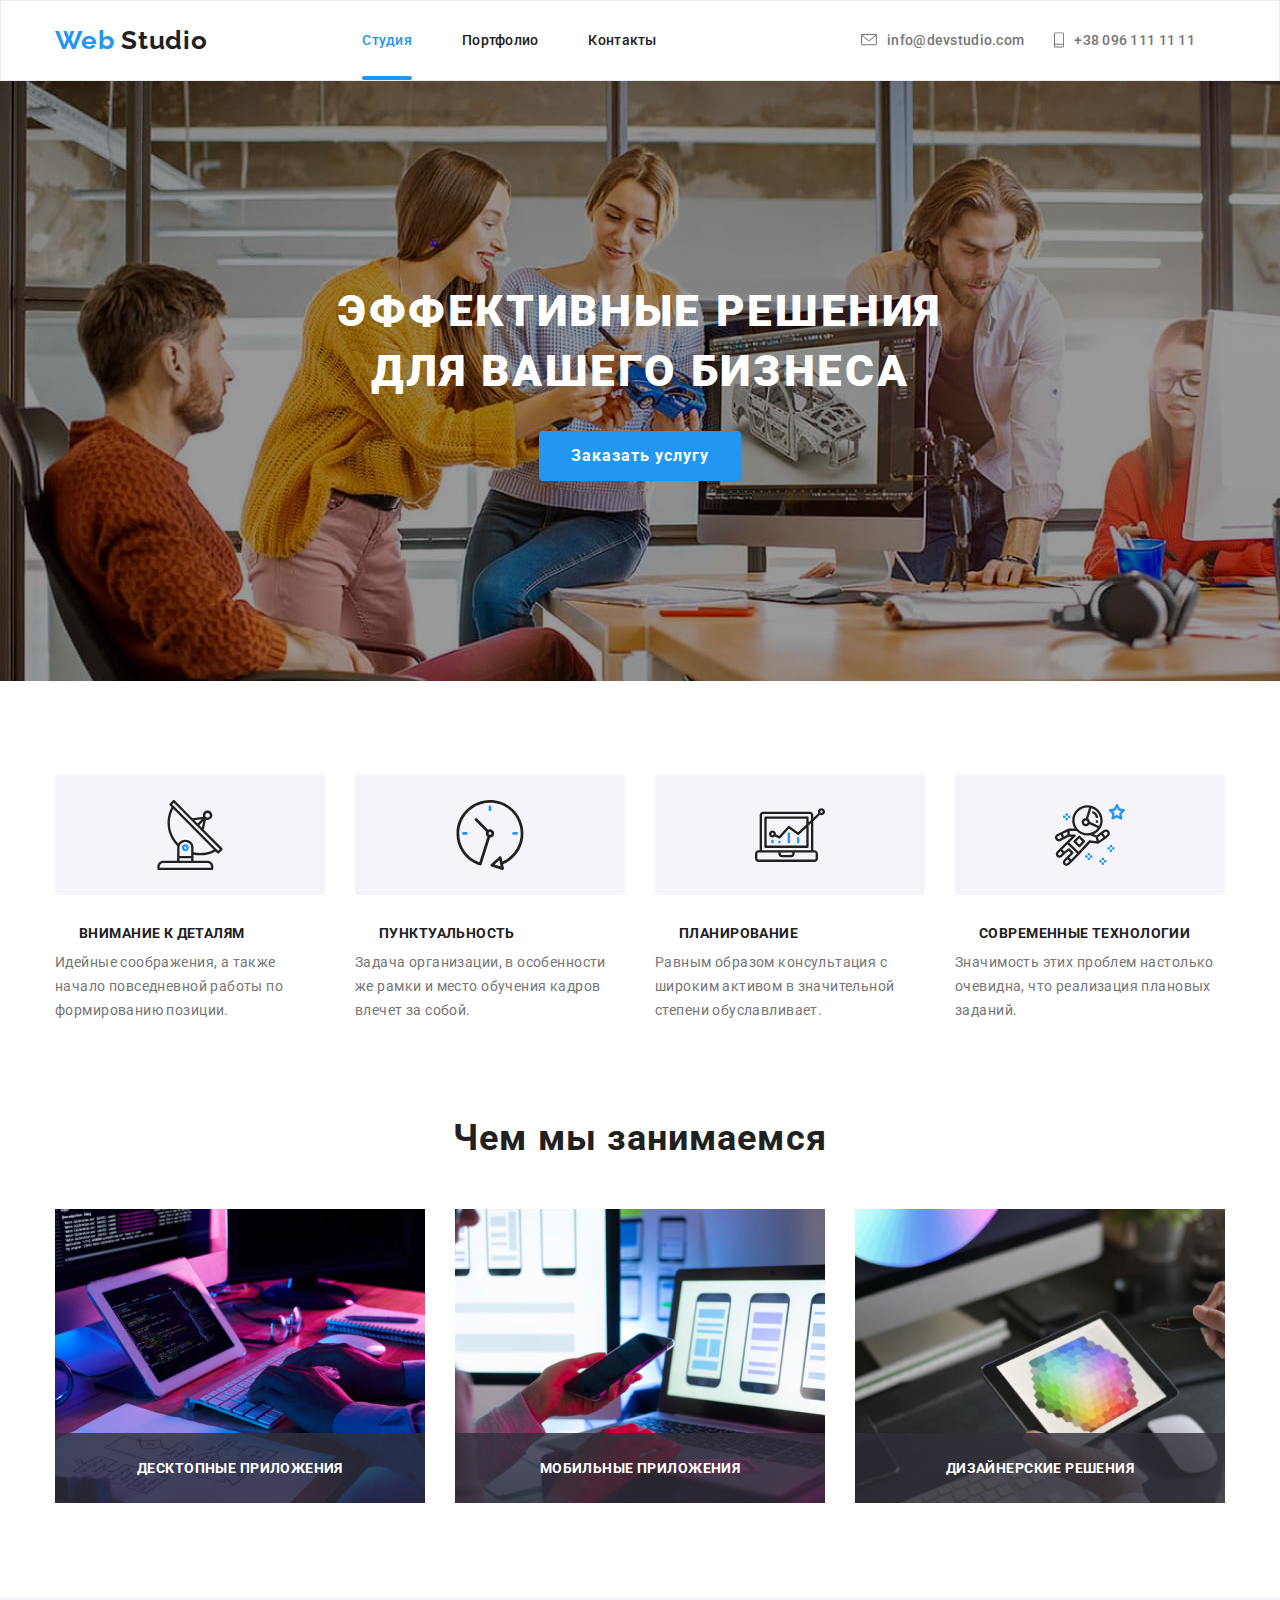
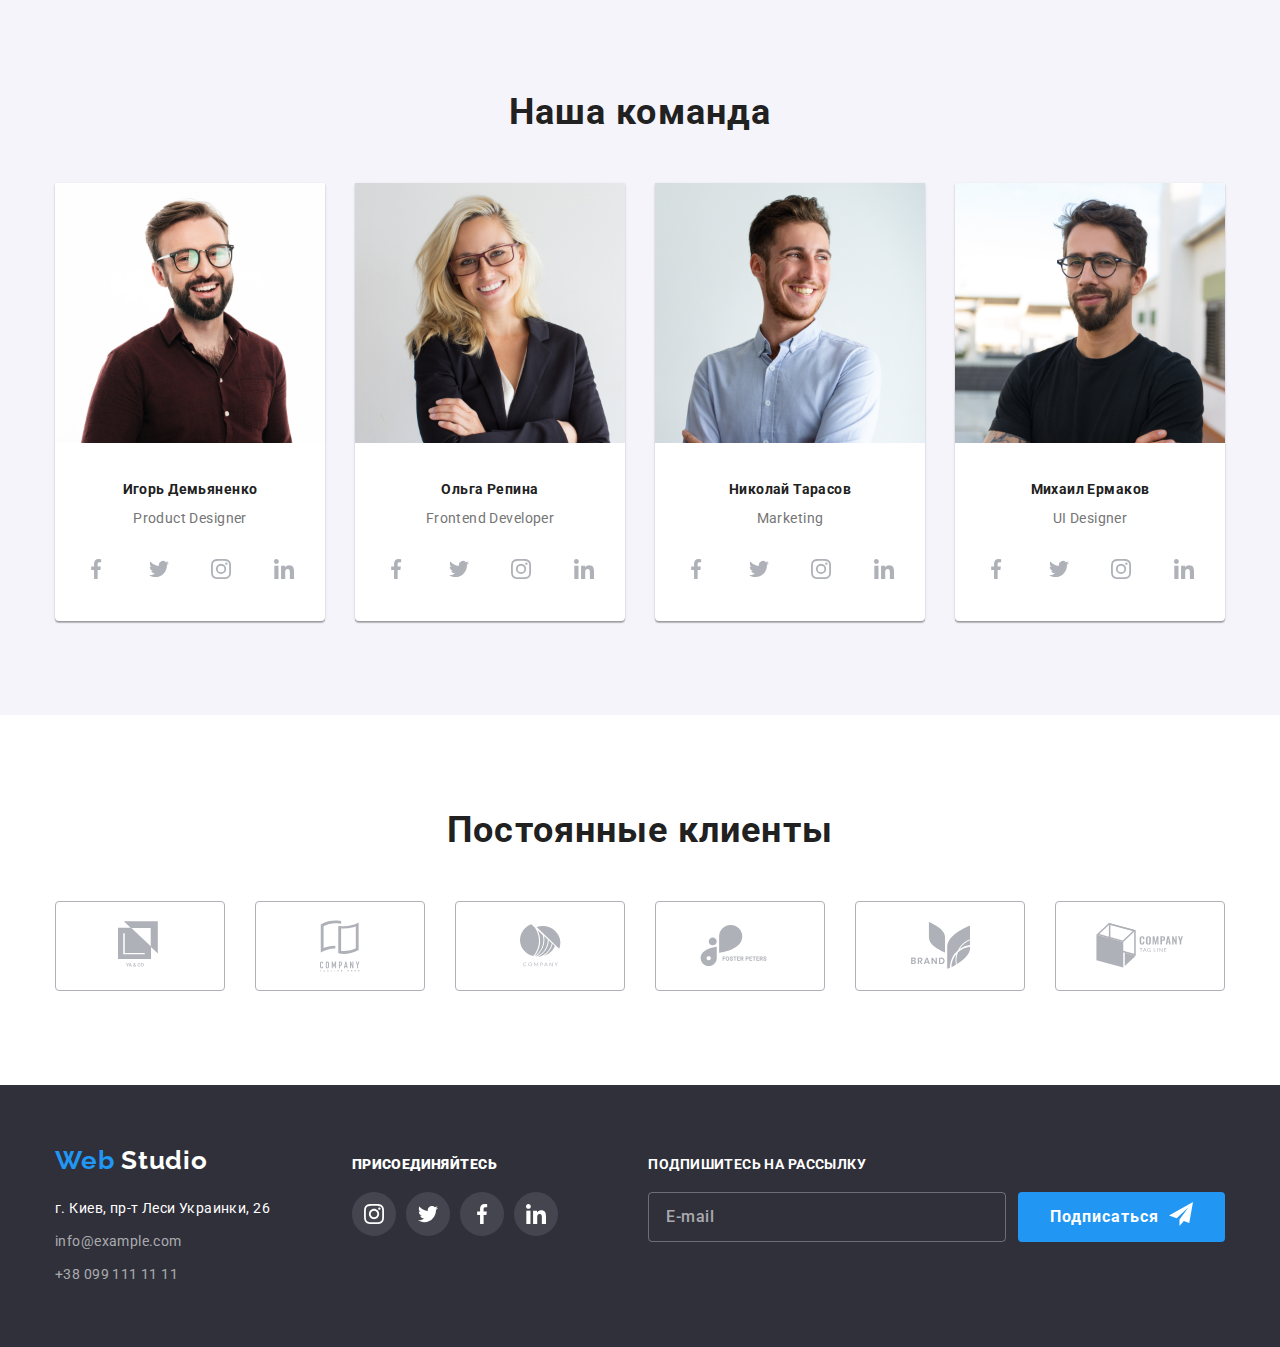
==== index.html @ ef6ac2d3 "додав файли в новий репозиторій" ====
<!DOCTYPE html>
<html lang="ru">
  <head>
    <meta charset="UTF-8" />
    <meta name="viewport" content="width=device-width, initial-scale=1.0" />
    <title>Web Studio</title>
    <link
      href="https://fonts.googleapis.com/css2?family=Raleway:wght@700&family=Roboto:wght@400;500;700;900&display=swap"
      rel="stylesheet"
    />
    <link rel="stylesheet" href="./css/stylsheet.css" />
    <link rel="normalize" href="./css/normalize.css" />
  </head>

  <body>
    <header class="header-page">
      <div class="container navigation">
        <a href="./" class="logo-header"
          ><span class="logo-web">Web </span>Studio</a
        >
        <nav>
          <ul class="list nav-list">
            <li class="nav-list-item">
              <a href="./index.html" class="menu-link current">
                Студия
              </a>
            </li>
            <li class="nav-list-item">
              <a href="./portfolio.html" class="menu-link">Портфолио</a>
            </li>
            <li class="nav-list-item">
              <a href="#" class="menu-link">Контакты</a>
            </li>
          </ul>
        </nav>
        <div class="link-list">
          <a href="mailto:info@devstudio.com" class="contacts-link"
            ><svg class="mail-link" width="16" height="12">
              <use href="./img/icons/sprite.svg#icon-letter"></use>
            </svg>
            info@devstudio.com
          </a>

          <a href="tel:+380961111111" class="contacts-link"
            ><svg class="mail-link" width="10" height="16">
              <use href="./img/icons/sprite.svg#icon-mobile"></use>
            </svg>
            +38 096 111 11 11
          </a>
        </div>
      </div>
    </header>
    <main>
      <!--Hero-->
      <section class="section-hero">
        <div class="container">
          <h1 class="hero-title">
            ЭФФЕКТИВНЫЕ РЕШЕНИЯ <br />
            ДЛЯ ВАШЕГО БИЗНЕСА
          </h1>
          <button type="button" class="btn hero-btn" data-modal-open>
            Заказать услугу
          </button>
        </div>
      </section>

      <!--Our benefits-->
      <section class="benefits">
        <!--there is h2, so next there are h3 in this section, not <p>-->
        <div class="container">
          <h2 hidden>Our benefits</h2>
          <ul class="list benefits-list">
            <li class="benefits-item item-details">
              <h3 class="benefits-title">ВНИМАНИЕ К ДЕТАЛЯМ</h3>
              <p class="main-text">
                Идейные соображения, а также начало повседневной работы по
                формированию позиции.
              </p>
            </li>
            <li class="benefits-item item-punctual">
              <h3 class="benefits-title">ПУНКТУАЛЬНОСТЬ</h3>
              <p class="main-text">
                Задача организации, в особенности же рамки и место обучения
                кадров влечет за собой.
              </p>
            </li>
            <li class="benefits-item item-planing">
              <h3 class="benefits-title">ПЛАНИРОВАНИЕ</h3>
              <p class="main-text">
                Равным образом консультация с широким активом в значительной
                степени обуславливает.
              </p>
            </li>
            <li class="benefits-item item-technology">
              <h3 class="benefits-title">СОВРЕМЕННЫЕ ТЕХНОЛОГИИ</h3>
              <p class="main-text">
                Значимость этих проблем настолько очевидна, что реализация
                плановых заданий.
              </p>
            </li>
          </ul>
        </div>
      </section>

      <!--What do we do-->
      <section>
        <div class="container what-we-do">
          <h2 class="section-title">Чем мы занимаемся</h2>
          <ul class="list what-we-do-list">
            <li class="what-we-do-item">
              <img
                src="./img/desktop.jpg"
                alt="Десктопные приложения"
                width="370"
              />
              <p class="what-we-do-text">ДЕСКТОПНЫЕ ПРИЛОЖЕНИЯ</p>
            </li>
            <li class="what-we-do-item">
              <img
                src="./img/mobile.jpg"
                alt="Мобильные приложения"
                width="370"
              />
              <p class="what-we-do-text">МОБИЛЬНЫЕ ПРИЛОЖЕНИЯ</p>
            </li>
            <li class="what-we-do-item">
              <img
                src="./img/design.jpg"
                alt="Дизайнерские решения"
                width="370"
              />
              <p class="what-we-do-text">ДИЗАЙНЕРСКИЕ РЕШЕНИЯ</p>
            </li>
          </ul>
        </div>
      </section>

      <!--Our team-->
      <section class="our-team">
        <div class="container">
          <h2 class="section-title">Наша команда</h2>
          <ul class="list team-list">
            <li class="person-list">
              <img
                src="./img/demjanenko.jpg"
                alt="Игорь Демьяненко"
                width="270"
              />
              <h3 class="names">Игорь Демьяненко</h3>
              <p class="main-text">Product Designer</p>
              <ul class="list team-social-link-list">
                <li>
                  <a
                    href="#"
                    aria-label="ссылка Facebook"
                    class="team-social-link"
                  >
                    <svg class="link-icon" width="20" height="20">
                      <use href="./img/icons/sprite.svg#icon-facebook"></use>
                    </svg>
                  </a>
                </li>
                <li>
                  <a
                    href="#"
                    aria-label="ссылка Twitter"
                    class="team-social-link"
                  >
                    <svg class="link-icon" width="20" height="20">
                      <use href="./img/icons/sprite.svg#icon-twitter"></use>
                    </svg>
                  </a>
                </li>
                <li>
                  <a
                    href="#"
                    aria-label="ссылка Instagram"
                    class="team-social-link"
                  >
                    <svg class="link-icon" width="20" height="20">
                      <use href="./img/icons/sprite.svg#icon-instagram"></use>
                    </svg>
                  </a>
                </li>
                <li>
                  <a
                    href="#"
                    aria-label="ссылка LinkIn"
                    class="team-social-link"
                  >
                    <svg class="link-icon" width="20" height="20">
                      <use href="./img/icons/sprite.svg#icon-linkedin"></use>
                    </svg>
                  </a>
                </li>
              </ul>
            </li>
            <li class="person-list">
              <img src="./img/repina.jpg" alt="Ольга Репина" width="270" />
              <h3 class="names">Ольга Репина</h3>
              <p class="main-text">Frontend Developer</p>
              <ul class="list team-social-link-list">
                <li>
                  <a
                    href="#"
                    aria-label="ссылка Facebook"
                    class="team-social-link"
                  >
                    <svg class="link-icon" width="20" height="20">
                      <use href="./img/icons/sprite.svg#icon-facebook"></use>
                    </svg>
                  </a>
                </li>
                <li>
                  <a
                    href="#"
                    aria-label="ссылка Twitter"
                    class="team-social-link"
                  >
                    <svg class="link-icon" width="20" height="20">
                      <use href="./img/icons/sprite.svg#icon-twitter"></use>
                    </svg>
                  </a>
                </li>
                <li>
                  <a
                    href="#"
                    aria-label="ссылка Instagram"
                    class="team-social-link"
                  >
                    <svg class="link-icon" width="20" height="20">
                      <use href="./img/icons/sprite.svg#icon-instagram"></use>
                    </svg>
                  </a>
                </li>
                <li>
                  <a
                    href="#"
                    aria-label="ссылка LinkIn"
                    class="team-social-link"
                  >
                    <svg class="link-icon" width="20" height="20">
                      <use href="./img/icons/sprite.svg#icon-linkedin"></use>
                    </svg>
                  </a>
                </li>
              </ul>
            </li>

            <li class="person-list">
              <img src="./img/tarasov.jpg" alt="Николай Тарасов" width="270" />
              <h3 class="names">Николай Тарасов</h3>
              <p class="main-text">Marketing</p>
              <ul class="list team-social-link-list">
                <li>
                  <a
                    href="#"
                    aria-label="ссылка Facebook"
                    class="team-social-link"
                  >
                    <svg class="link-icon" width="20" height="20">
                      <use href="./img/icons/sprite.svg#icon-facebook"></use>
                    </svg>
                  </a>
                </li>
                <li>
                  <a
                    href="#"
                    aria-label="ссылка Twitter"
                    class="team-social-link"
                  >
                    <svg class="link-icon" width="20" height="20">
                      <use href="./img/icons/sprite.svg#icon-twitter"></use>
                    </svg>
                  </a>
                </li>
                <li>
                  <a
                    href="#"
                    aria-label="ссылка Instagram"
                    class="team-social-link"
                  >
                    <svg class="link-icon" width="20" height="20">
                      <use href="./img/icons/sprite.svg#icon-instagram"></use>
                    </svg>
                  </a>
                </li>
                <li>
                  <a
                    href="#"
                    aria-label="ссылка LinkIn"
                    class="team-social-link"
                  >
                    <svg class="link-icon" width="20" height="20">
                      <use href="./img/icons/sprite.svg#icon-linkedin"></use>
                    </svg>
                  </a>
                </li>
              </ul>
            </li>
            <li class="person-list">
              <img src="./img/ermakov.jpg" alt="Михаил Ермаков" width="270" />
              <h3 class="names">Михаил Ермаков</h3>
              <p class="main-text">UI Designer</p>
              <ul class="list team-social-link-list">
                <li>
                  <a
                    href="#"
                    aria-label="ссылка Facebook"
                    class="team-social-link"
                  >
                    <svg class="link-icon" width="20" height="20">
                      <use href="./img/icons/sprite.svg#icon-facebook"></use>
                    </svg>
                  </a>
                </li>
                <li>
                  <a
                    href="#"
                    aria-label="ссылка Twitter"
                    class="team-social-link"
                  >
                    <svg class="link-icon" width="20" height="20">
                      <use href="./img/icons/sprite.svg#icon-twitter"></use>
                    </svg>
                  </a>
                </li>
                <li>
                  <a
                    href="#"
                    aria-label="ссылка Instagram"
                    class="team-social-link"
                  >
                    <svg class="link-icon" width="20" height="20">
                      <use href="./img/icons/sprite.svg#icon-instagram"></use>
                    </svg>
                  </a>
                </li>
                <li>
                  <a
                    href="#"
                    aria-label="ссылка LinkIn"
                    class="team-social-link"
                  >
                    <svg class="link-icon" width="20" height="20">
                      <use href="./img/icons/sprite.svg#icon-linkedin"></use>
                    </svg>
                  </a>
                </li>
              </ul>
            </li>
          </ul>
        </div>
      </section>
      <!--Clients-->
      <section>
        <div class="container">
          <h2 class="section-title">Постоянные клиенты</h2>
          <ul class="list clients-list">
            <li class="clients-list-item">
              <a href="#" aria-label="ссылка YA & CO" class="logo-list">
                <svg class="logo" width="44" height="49">
                  <use href="./img/icons/sprite.svg#icon-logo1"></use>
                </svg>
              </a>
            </li>
            <li class="clients-list-item">
              <a href="#" aria-label="ссылка YA & CO" class="logo-list">
                <svg class="logo" width="40" height="52">
                  <use href="./img/icons/sprite.svg#icon-logo2"></use>
                </svg>
              </a>
            </li>
            <li class="clients-list-item">
              <a href="#" aria-label="ссылка YA & CO" class="logo-list">
                <svg class="logo" width="41" height="43">
                  <use href="./img/icons/sprite.svg#icon-logo3"></use>
                </svg>
              </a>
            </li>
            <li class="clients-list-item">
              <a href="#" aria-label="ссылка YA & CO" class="logo-list">
                <svg class="logo" width="80" height="42">
                  <use href="./img/icons/sprite.svg#icon-logo4"></use>
                </svg>
              </a>
            </li>
            <li class="clients-list-item">
              <a href="#" aria-label="ссылка YA & CO" class="logo-list">
                <svg class="logo" width="59" height="47">
                  <use href="./img/icons/sprite.svg#icon-logo5"></use>
                </svg>
              </a>
            </li>
            <li class="clients-list-item">
              <a href="#" aria-label="ссылка YA & CO" class="logo-list">
                <svg class="logo" width="88" height="45">
                  <use href="./img/icons/sprite.svg#icon-logo6"></use>
                </svg>
              </a>
            </li>
          </ul>
        </div>
      </section>
    </main>

    <footer class="footer">
      <div class="container footer-container">
        <div class="footer-div">
          <a href="./" class="logo-footer"
            ><span class="logo-web">Web </span>Studio</a
          >
          <address class="address">
            <p>г. Киев, пр-т Леси Украинки, 26</p>
            <a href="mailto:info@example.com" class="address-link"
              >info@example.com</a
            >
            <a href="tel:+380991111111" class="address-link"
              >+38 099 111 11 11</a
            >
          </address>
        </div>

        <!--JoinUS-->
        <div class="join-us footer-div">
          <p><b>ПРИСОЕДИНЯЙТЕСЬ</b></p>
          <ul class="list join-us-list">
            <li class="join-us-list-item item-instagram">
              <a href="#" aria-label="ссылка Instagram"></a>
            </li>
            <li class="join-us-list-item item-twitter">
              <a href="#" aria-label="ссылка Twitter"></a>
            </li>
            <li class="join-us-list-item item-facebook">
              <a href="#" aria-label="ссылка Facebook"></a>
            </li>
            <li class="join-us-list-item item-linkin">
              <a href="#" aria-label="ссылка LinkIn"></a>
            </li>
          </ul>
        </div>
        <!--for mailing-block-->
        <div class="mailing">
          <p><b>ПОДПИШИТЕСЬ НА РАССЫЛКУ</b></p>
          <div class="mailing-block">
            <input
              type="mail"
              class="input-mailing-block"
              placeholder="E-mail"
            />
            <button type="button" class="btn">Подписаться</button>
          </div>
        </div>
      </div>
    </footer>

    <div class="backdrop is-hidden" data-modal>
      <div class="modal">
        <h2 class="modal-title">Оставьте свои данные, мы вам перезвоним</h2>
        <form class="form">
          <div class="form-field">
            <input
              type="name"
              class="modal-text form-field-input"
              name="Имя"
              id="name"
            />
            <label for="name" class="form-field-label">Имя</label>
            <svg class="form-logo" width="18" height="18">
              <use href="./img/icons/sprite.svg#icon-person"></use>
            </svg>
          </div>

          <div class="form-field">
            <svg class="form-logo" width="18" height="18">
              <use href="./img/icons/sprite.svg#icon-phone"></use>
            </svg>

            <input
              type="name"
              class="modal-text form-field-input"
              name="Имя"
              id="name"
            />
            <label for="name" class="form-field-label">Телефон</label>
          </div>

          <div class="form-field">
            <svg class="form-logo" width="18" height="18">
              <use href="./img/icons/sprite.svg#icon-mletter"></use>
            </svg>

            <input
              type="name"
              class="modal-text form-field-input"
              name="Имя"
              id="name"
            />
            <label for="name" class="form-field-label">Почта</label>
          </div>

          <div class="form-field">
            <textarea
              name="comment"
              class="modal-text form-field-textarea"
              rows="5"
              placeholder="Введите текст"
            ></textarea>
            <label for="name" class="form-field-label">Комментарий</label>
          </div>

          <div class="form-field-agree">
            <label class="form-field-label-agree">
              <input type="checkbox" class="form-field-input-agree" />
              <span class="checked-icon"></span>
              Соглашаюсь с рассылкой и принимаю
            </label>

            <a href="#" class="form-field-link">Условия договора</a>
          </div>

          <button type="button" class="btn">Отправить</button>
        </form>
        <button type="button" class="modal-button" data-modal-close>
          <svg class="modal-icon" width="25" height="25">
            <use href="./img/icons/sprite.svg#icon-close"></use>
          </svg>
        </button>
      </div>
    </div>
    <script src="./js/modal.js"></script>
  </body>
</html>
---- css/stylsheet.css ----
/***accent-color - #2196F3
dark-color - #212121
main-color - #757575
wait - #FFFFFF
adress-link-color - color: rgba(255, 255, 255, 0.6)
cubic-bezier(0.4, 0, 0.2,
**/
html {
  box-sizing: border-box;
}

*,
*::before,
*::after {
  box-sizing: inherit;
}

:root {
  --main-text-color: #757575;
  --dark-text-color: #212121;
  --main-white-color: #ffffff;
  --adress-link-color: rgba(255, 255, 255, 0.6);
  --accent-color: #2196f3;
}

body {
  font-family: Roboto, sans-serif;
  font-size: 14px;
  line-height: 1.714;
  letter-spacing: 0.03em;

  background-color: var(--main-white-color);
  color: var(--main-text-color);

  margin: 0px;
}

.container {
  width: 1200px;
  padding-left: 15px;
  padding-right: 15px;
  margin-left: auto;
  margin-right: auto;
  /**outline: 2px solid tomato;**/
}

section {
  padding-top: 94px;
  padding-bottom: 94px;
  /**outline: 2px solid teal;**/
}

h2,
p {
  margin-top: 0px;
  margin-bottom: 0px;
}

.header-page {
  display: flex;
  border: 1px solid #ececec;
}

.logo-header {
  font-family: Raleway, sans-serif;
  font-style: normal;
  font-weight: bold;
  font-size: 26px;
  line-height: 1.192;
  letter-spacing: 0.03em;
  color: var(--dark-text-color);
  text-decoration: none;
}

.logo-footer {
  font-family: Raleway, sans-serif;
  font-style: normal;
  font-weight: bold;
  font-size: 26px;
  line-height: 1.192;
  letter-spacing: 0.03em;
  color: var(--main-white-color);
  text-decoration: none;
}

.logo-web {
  color: var(--accent-color);
}

.navigation {
  display: flex;
  padding-top: 24px;
  padding-bottom: 24px;
  justify-content: space-between;
  align-items: center;
}

.nav-list {
  display: flex;
}

.nav-list-item:not(last-child) {
  margin-right: 50px;
}

.nav-list-item {
  position: relative;
}

.menu-link.current {
  color: var(--accent-color);
}

.current::after {
  content: " ";

  position: absolute;
  left: 0;
  bottom: -32px;

  display: block;
  width: 100%;
  height: 4px;

  border-radius: 2px;
  color: var(--accent-color);
  background-color: var(--accent-color);
}

.link-list {
  display: flex;
}

.contacts-link {
  display: inline-flex;
  align-items: center;

  font-style: normal;
  font-weight: 500;
  font-size: 14px;
  line-height: 1.142;
  letter-spacing: 0.02em;
  text-decoration: none;
  color: var(--main-text-color);

  transition: color 250ms cubic-bezier(0.4, 0, 0.2, 1);
}

.contacts-link:hover,
.contacts-link:focus {
  color: var(--accent-color);
}

/***тут перевірити, це неправильно!!!*/
.contacts-link:not(last-child) {
  margin-right: 30px;
}

.menu-link {
  display: block;
  font-style: normal;
  font-weight: 500;
  font-size: 14px;
  line-height: 1.143;
  letter-spacing: 0.02em;
  color: var(--dark-text-color);
  text-decoration: none;

  transition: color 250ms cubic-bezier(0.4, 0, 0.2, 1);
}

.menu-link:hover,
.menu-link:focus {
  color: var(--accent-color);
}

.list {
  list-style: none;
  margin: 0;
  padding: 0;
}

.mail-link {
  display: inline-block;
  vertical-align: middle;
  margin-right: 10px;
  fill: currentColor;
}

.btn {
  display: inline-flex;
  padding: 10px 32px;
  min-width: 200px;

  font-family: inherit;
  font-weight: 700;
  font-size: 16px;
  line-height: 1.875;
  letter-spacing: 0.06em;

  border-radius: 4px;
  color: var(--main-white-color);
  background-color: var(--accent-color);
  border: transparent;
  box-shadow: none;
}

.btn-portfolio {
  display: inline-flex;
  padding: 6px 22px;

  font-family: inherit;
  font-weight: 500;
  font-size: 16px;
  line-height: 1.625;
  letter-spacing: 0.03em;

  color: var(--dark-text-color);
  background-color: #f5f4fa;
  border-color: transparent;
  border-radius: 4px;
  box-shadow: none;

  transition: color 250ms cubic-bezier(0.4, 0, 0.2, 1),
    box-shadow 250ms cubic-bezier(0.4, 0, 0.2, 1),
    background-color 250ms cubic-bezier(0.4, 0, 0.2, 1);
}

.btn:hover,
.btn:focus,
.btn-portfolio:hover,
.btn-portfolio:focus {
  color: var(--main-white-color);
  background-color: var(--accent-color);
  box-shadow: 0px 3px 1px rgba(0, 0, 0, 0.1), 0px 1px 2px rgba(0, 0, 0, 0.08),
    0px 2px 2px rgba(0, 0, 0, 0.12);
}

.modal-button {
  position: absolute;
  top: 4px;
  right: 8px;

  display: inline-flex;
  justify-content: center;
  align-items: center;
  width: 35px;
  height: 35px;

  border-radius: 50%;
  border: 1px solid rgba(0, 0, 0, 0.1);
  background-color: #fff;

  transition: fill 250ms cubic-bezier(0.4, 0, 0.2, 1);
}

.modal-button:hover,
.modal-button:focus {
  fill: var(--accent-color);
  outline: none;
}

.modal .btn {
  justify-content: center;
  box-shadow: 0px 4px 4px rgba(0, 0, 0, 0.15);
}

.mailing-block .btn::after {
  content: " ";
  background-image: url("../img/sendicon.svg");
  background-repeat: no-repeat;
  margin-left: 10px;
  width: 24px;
  height: 24px;
}

.mailing-block .btn:hover {
  color: var(--main-white-color);
  background-color: var(--accent-color);
}

.section-hero {
  padding: 200px 0;
  text-align: center;
  vertical-align: middle;
  height: 600px;
  background-color: rgba(47, 48, 58, 0.8);
  background-image: linear-gradient(
      rgba(0, 0, 0, 0.4) 50%,
      rgba(0, 0, 0, 0.4) 50%
    ),
    url("../img/hero.jpg");
  background-size: cover;
}

.hero-title {
  padding-top: 0px;
  margin-top: 0;
  margin-bottom: 30px;

  font-size: 44px;
  font-weight: 900;
  line-height: 1.364;
  letter-spacing: 0.06em;

  color: var(--main-white-color);
}

.section-title {
  margin-bottom: 50px;
  font-weight: 700;
  font-size: 36px;
  line-height: 1.167;
  letter-spacing: 0.03em;
  text-align: center;
  color: var(--dark-text-color);
}

.benefits {
  padding-bottom: 0;
}

.benefits-list {
  display: flex;
  align-items: baseline;
}
.benefits-item {
  width: calc((100% - 30px * 3) / 4);
  margin-right: 30px;
}

.benefits-item::before {
  display: block;
  content: " ";
  width: 270px;
  height: 120px;
  border-radius: 4px;
  background-color: #f5f4fa;

  background-repeat: no-repeat;
  background-position: center;
}

.benefits-item.item-details::before {
  background-image: url("../img/icons/details.svg");
}

.benefits-item.item-punctual::before {
  background-image: url("../img/icons/punctual.svg");
}

.benefits-item.item-planing::before {
  background-image: url("../img/icons/planing.svg");
}

.benefits-item.item-technology::before {
  background-image: url("../img/icons/technology.svg ");
}

.main-text {
  font-weight: 400;
  font-size: 14px;
  line-height: 1.714;
  letter-spacing: 0.03em;
  color: var(--main-text-color);
}

.benefits-title,
.names {
  font-weight: 700;
  font-size: 14px;
  line-height: 1.143;
  letter-spacing: 0.03em;
  color: var(--dark-text-color);
}

.benefits-title {
  margin-left: 0;
  margin-top: 30px;
  margin-bottom: 10px;
}

.what-we-do .section-title {
  padding-top: 0px;
}

.what-we-do-list {
  display: flex;
}

.what-we-do-item {
  position: relative;
  width: calc((100% - 30px * 2) / 3);
  height: 294px;
}

.what-we-do-item:not(:last-child) {
  margin-right: 30px;
}

.what-we-do-text {
  display: flex;
  justify-content: center;
  align-items: center;
  width: 370px;
  height: 70px;

  position: absolute;
  left: 0;
  bottom: 0;

  font-weight: 700;
  font-size: 14px;
  line-height: 1.143;
  letter-spacing: 0.03em;
  color: var(--main-white-color);
  background: rgba(47, 48, 58, 0.8);
}

.our-team {
  background-color: #f5f4fa;
}

.team-list {
  display: flex;
}

.person-list {
  width: calc((100% - 30px * 3) / 4);
  background-color: var(--main-white-color);
  border-radius: 0px 0px 4px 4px;
  box-shadow: 0px 1px 3px rgba(0, 0, 0, 0.12), 0px 1px 1px rgba(0, 0, 0, 0.14),
    0px 2px 1px rgba(0, 0, 0, 0.2);
}

.person-list:not(:last-child) {
  margin-right: 30px;
  padding-bottom: 30px;
}

.person-list .names {
  margin-top: 30px;
  margin-bottom: 10px;

  text-align: center;
}

.person-list p {
  text-align: center;
}

.team-social-link-list {
  display: flex;
  justify-content: space-evenly;
  margin-top: 16px;
}

.team-social-link {
  display: inline-flex;
  justify-content: center;
  align-items: center;
  width: 44px;
  height: 44px;
  border-radius: 50%;
  color: #afb1b8;
  background-color: var(--main-white-color);

  transition: color 250ms cubic-bezier(0.4, 0, 0.2, 1),
    background-color 250ms cubic-bezier(0.4, 0, 0.2, 1);
}

.team-social-link:hover {
  color: var(--main-white-color);
  background-color: var(--accent-color);
}

.link-icon {
  fill: currentColor;
}

.clients-list {
  display: flex;
}

.clients-list-item:not(:last-child) {
  margin-right: 30px;
}

.logo-list {
  display: inline-flex;
  justify-content: center;
  align-items: center;
  width: 170px;
  height: 90px;

  border: 1px solid #afb1b8;
  border-radius: 4px;
  color: #afb1b8;

  transition: border 250ms cubic-bezier(0.4, 0, 0.2, 1),
    color 250ms cubic-bezier(0.4, 0, 0.2, 1);
}

.logo-list:hover,
.logo-list:focus {
  color: var(--accent-color);
  border: 1px solid var(--accent-color);
}

.logo {
  fill: currentColor;
}

.projects {
  font-family: Raleway, sans-serif;
  font-style: 400;
  font-weight: 700;
  font-size: 26px;
  line-height: 1.192;
  letter-spacing: 0.03em;
  text-decoration: none;
  color: var(--dark-text-color);
}

.projects a {
  text-decoration: none;
}

/**PORTFOLIO
**/
.pf-container {
  margin-bottom: 50px;
}

.button-list {
  display: flex;
  justify-content: center;
}

.button-list-item:not(:last-child) {
  margin-right: 8px;
}

.projects-list {
  display: flex;
  flex-wrap: wrap;
}

.projects-list-item {
  width: calc((100% - 30px * 2) / 3);
  margin-right: 30px;
  justify-content: center;

  box-shadow: none;
  transition: box-shadow 250ms cubic-bezier(0.4, 0, 0.2, 1);
}

.projects-list-item:hover,
.projects-list-item:focus {
  box-shadow: 0px 1px 1px rgba(0, 0, 0, 0.12), 0px 4px 4px rgba(0, 0, 0, 0.06),
    1px 4px 6px rgba(0, 0, 0, 0.16);
}

.projects-list-item:nth-child(3n) {
  margin-right: 0;
}

.projects-list-item:nth-child(n + 4) {
  margin-top: 30px;
}

.projects-list-item a {
  text-decoration: none;
}

.project-link p,
h3 {
  padding-left: 24px;
  padding-right: 24px;
}

.portfolio-box {
  position: relative;
  height: 294px;

  overflow: hidden;
}

.text-portfolio-box {
  padding: 63px 24px;

  position: absolute;
  top: 0;
  left: 0;

  opacity: 0;

  transform: translateY(100%);
  transition: transform 250ms cubic-bezier(0.4, 0, 0.2, 1);

  z-index: 1;

  font-style: normal;
  font-weight: 400;
  font-size: 18px;
  line-height: 1.56;
  color: var(--main-white-color);
  background: rgba(33, 150, 243, 0.9);
}

.projects-list-item:hover .text-portfolio-box {
  transform: translateY(0);
  opacity: 1;
}

/**color: --var ()**/

.text-border {
  margin: 0;
  padding-top: 20px;
  padding-bottom: 20px;
  border: 1px solid #eeeeee;
  border-top: none;

  z-index: 3;
}

.names-pf {
  margin-top: 0;
  margin-bottom: 4px;

  font-style: normal;
  font-weight: 700;
  font-size: 18px;
  line-height: 2;
  letter-spacing: 0.06em;
  color: var(--dark-text-color);
}

.text-pf {
  font-style: normal;
  font-weight: 400;
  font-size: 16px;
  line-height: 1.88;
  letter-spacing: 0.03em;
  color: var(--main-text-color);
}

.footer {
  padding-top: 60px;
  padding-bottom: 60px;
  background: #2f303a;
}

.logo-footer.logo-web {
  display: inline-block;
}

.join-us {
  font-weight: 700;
  font-size: 14px;
  line-height: 1.143;
  letter-spacing: 0.03em;
  color: var(--main-white-color);
}

.mailing {
  font-size: 14px;
  line-height: 1.143;
  letter-spacing: 0.03em;
  color: var(--main-white-color);
}

.join-us-list {
  display: flex;
  margin-top: 20px;
}

.join-us-list-item:not(:last-child) {
  margin-right: 10px;
}

.join-us-list-item {
  width: 44px;
  height: 44px;
  background-repeat: no-repeat;
  background-position: center;
  border-radius: 50%;
  background-color: rgba(255, 255, 255, 0.1);

  transition: background-color 250ms cubic-bezier(0.4, 0, 0.2, 1);
}

.join-us-list-item:hover {
  background-color: var(--accent-color);
}

.item-instagram {
  background-image: url("../img/icons/instagramft.svg");
}

.item-twitter {
  background-image: url("../img/icons/twitterft.svg");
}

.item-facebook {
  background-image: url("../img/icons/facebookft.svg");
}

.item-linkin {
  background-image: url("../img/icons/linkedinft.svg");
}

.address {
  margin-top: 20px;

  font-style: inherit;
  font-weight: 400;
  font-size: 14px;
  line-height: 1.714;
  letter-spacing: 0.03em;
  color: var(--main-white-color);
}

.address-link {
  display: block;
  font-weight: 400;
  font-size: 14px;
  line-height: 1.714;
  letter-spacing: 0.03em;
  text-decoration: none;
  color: var(--adress-link-color);
}

.address p {
  display: inline-block;
  margin-bottom: 9px;
}

.address-link:not(:last-child) {
  margin-bottom: 9px;
}

.footer-container {
  display: flex;
  align-items: baseline;
}

.footer-div {
  width: calc((50% - 30px) / 2);
}

.footer-div:not(:last-child) {
  margin-right: 30px;
}

/**для div з блоком підписки**/

.mailing-block {
  display: flex;
  margin-top: 20px;
}

.input-mailing-block {
  display: inline-block;
  margin-right: 12px;
  padding-left: 17px;
  width: 358px;
  height: 50px;

  font-family: inherit;
  font-style: normal;
  font-weight: 500;
  font-size: 16px;
  line-height: 1.25;
  letter-spacing: 0.03em;
  color: rgba(255, 255, 255, 0.6);

  background-color: transparent;
  border: 1px solid rgba(255, 255, 255, 0.3);
  border-radius: 4px;
}

.input-mailing-block::placeholder {
  font-style: normal;
  font-weight: 500;
  font-size: 16px;
  line-height: 1.25;
  letter-spacing: 0.03em;

  color: rgba(255, 255, 255, 0.6);
}
/**Для плейсхолжера стилі
font-family: Roboto;
f
**/

.backdrop {
  position: fixed;
  top: 0;
  left: 0;
  right: 0;
  bottom: 0;

  background-color: rgba(0, 0, 0, 0.7);

  opacity: 1;
  transition: opacity 250ms cubic-bezier(0.4, 0, 0.2, 1);
}

.backdrop.is-hidden {
  opacity: 0;
  pointer-events: none;
}

.backdrop.is-hidden .modal {
  transform: translate(-50%, -50%) scale(1.5);
}

.modal {
  position: absolute;
  top: 50%;
  left: 50%;

  padding: 40px;
  display: flex;
  flex-direction: column;
  width: 528px;
  height: 581px;
  align-items: center;
  justify-content: center;
  text-align: center;

  background-color: rgb(255, 255, 250);
  box-shadow: 0px 1px 3px rgba(0, 0, 0, 0.12), 0px 1px 1px rgba(0, 0, 0, 0.14),
    0px 2px 1px rgba(0, 0, 0, 0.2);
  border-radius: 4px;

  transform: translate(-50%, -50%) scale(1);

  transition: transform 250ms cubic-bezier(0.4, 0, 0.2, 1);
}

.modal-text {
  font-size: 26px;
  font-weight: 700;
  line-height: 1.364;
  letter-spacing: 0.06em;
}

.modal-title {
  margin-bottom: 10px;

  font-style: normal;
  font-weight: 700;
  font-size: 20px;
  line-height: 1.15;
  text-align: center;
  letter-spacing: 0.03em;

  color: var(--dark-text-color);
}

.form {
  width: 448px;
}

.form-field {
  position: relative;

  display: flex;
  margin-top: 30px;

  font-style: normal;
  font-weight: 500;
  font-size: 14px;
  line-height: 1.7;
  letter-spacing: 0.03em;

  color: rgba(117, 117, 117, 0.5);
}

.form-logo {
  position: absolute;
  top: 50%;
  left: 12px;

  transform: translateY(-50%);

  transition: fill 250ms cubic-bezier(0.4, 0, 0.2, 1);
}

.form-field:focus-within .form-logo {
  fill: var(--accent-color);
}

.form-field-label {
  position: absolute;
  transform: translateY(-150%);

  font-style: normal;
  font-weight: 500;
  font-size: 12px;
  line-height: 1.17;

  color: var(--main-text-color);
}

.form-field-input {
  width: 100%;
  height: 40px;
  margin: 0;
  padding-left: 40px;

  font: inherit;

  border: 1px solid rgba(33, 33, 33, 0.2);
  border-radius: 4px;
  transition: border 250ms cubic-bezier(0.4, 0, 0.2, 1);
}

.form-field:focus-within .form-field-input {
  border: 1px solid var(--accent-color);
  border-radius: 4px;
  outline: none;
}

.form-field:focus-within .form-field-textarea {
  border: 1px solid var(--accent-color);
  border-radius: 4px;
  outline: none;
}

.form-field-textarea {
  width: 100%;
  height: 96px;
  margin: 0;
  padding-left: 12px;

  font: inherit;

  border: 1px solid rgba(33, 33, 33, 0.2);
  border-radius: 4px;

  resize: none;

  transition: border 250ms cubic-bezier(0.4, 0, 0.2, 1);
}

.form-field-textarea::placeholder {
  font-family: Roboto;
  font-style: normal;
  font-weight: 500;
  font-size: 14px;
  line-height: 1.14;
  letter-spacing: 0.01em;

  color: rgba(117, 117, 117, 0.5);
}

.form-field-agree {
  position: relative;

  display: flex;
  justify-content: start;
  align-items: center;
  width: 100%;
  margin-top: 30px;
  margin-bottom: 35px;
  padding-left: 10px;
  padding-right: 10px;
}

.form-field-input-agree {
  position: absolute;
  appearance: none;
  -webkit-appearance: none;
  -moz-appearance: none;
}

.checked-icon {
  position: absolute;
  transform: translateX(-20px);

  display: inline-block;
  width: 16px;
  height: 15px;
  border: 2px solid var(--dark-text-color);
  border-radius: 2px;

  transition: border 250ms cubic-bezier(0.4, 0, 0.2, 1);
}

.form-field-input-agree:checked + .checked-icon {
  border-color: var(--accent-color);
  background-color: var(--accent-color);

  background-image: url(../img/check.svg);
  background-size: contain;
  background-origin: border-box;
}

.form-field-label-agree {
  display: flex;
  align-items: center;
  padding-left: 20px;
}

.form-field-link {
  margin-left: 5px;

  font-style: normal;
  font-weight: 500;
  font-size: 14px;
  line-height: 1.7;
  letter-spacing: 0.03em;

  color: var(--accent-color);
}
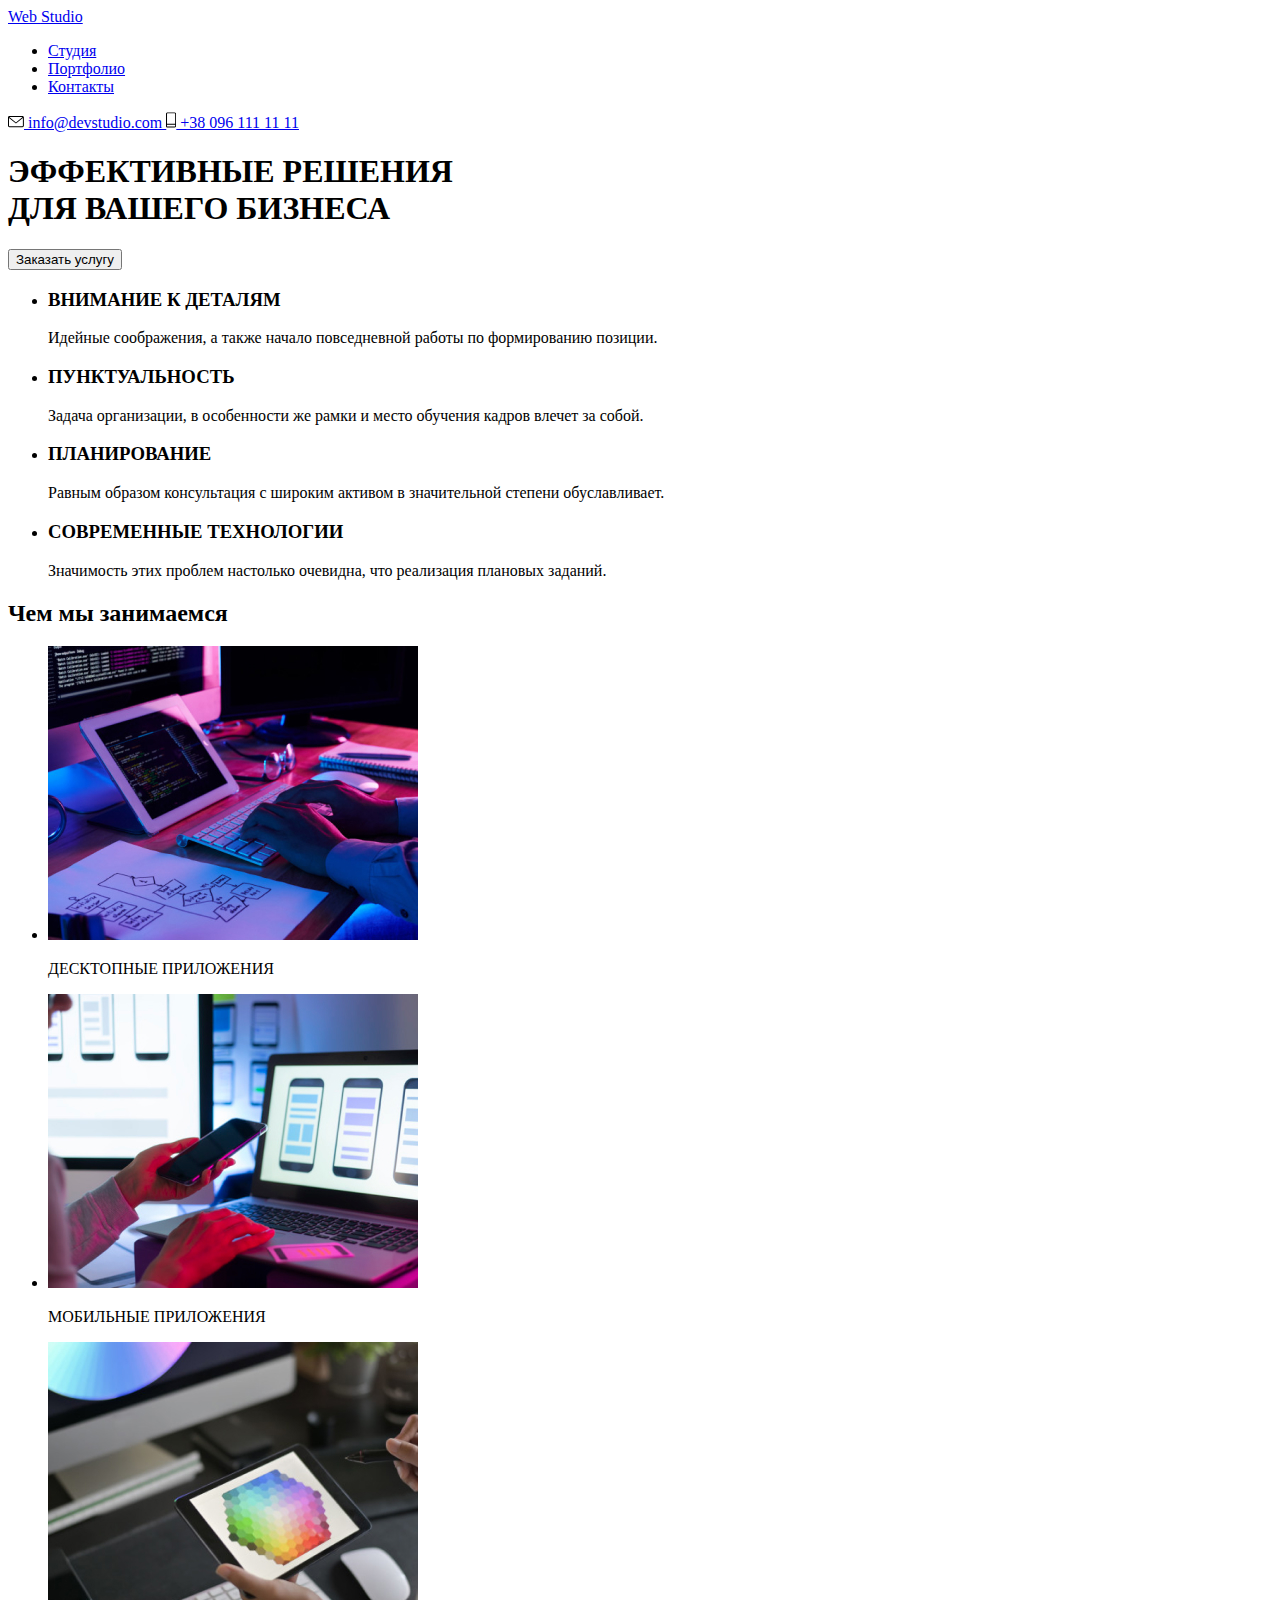
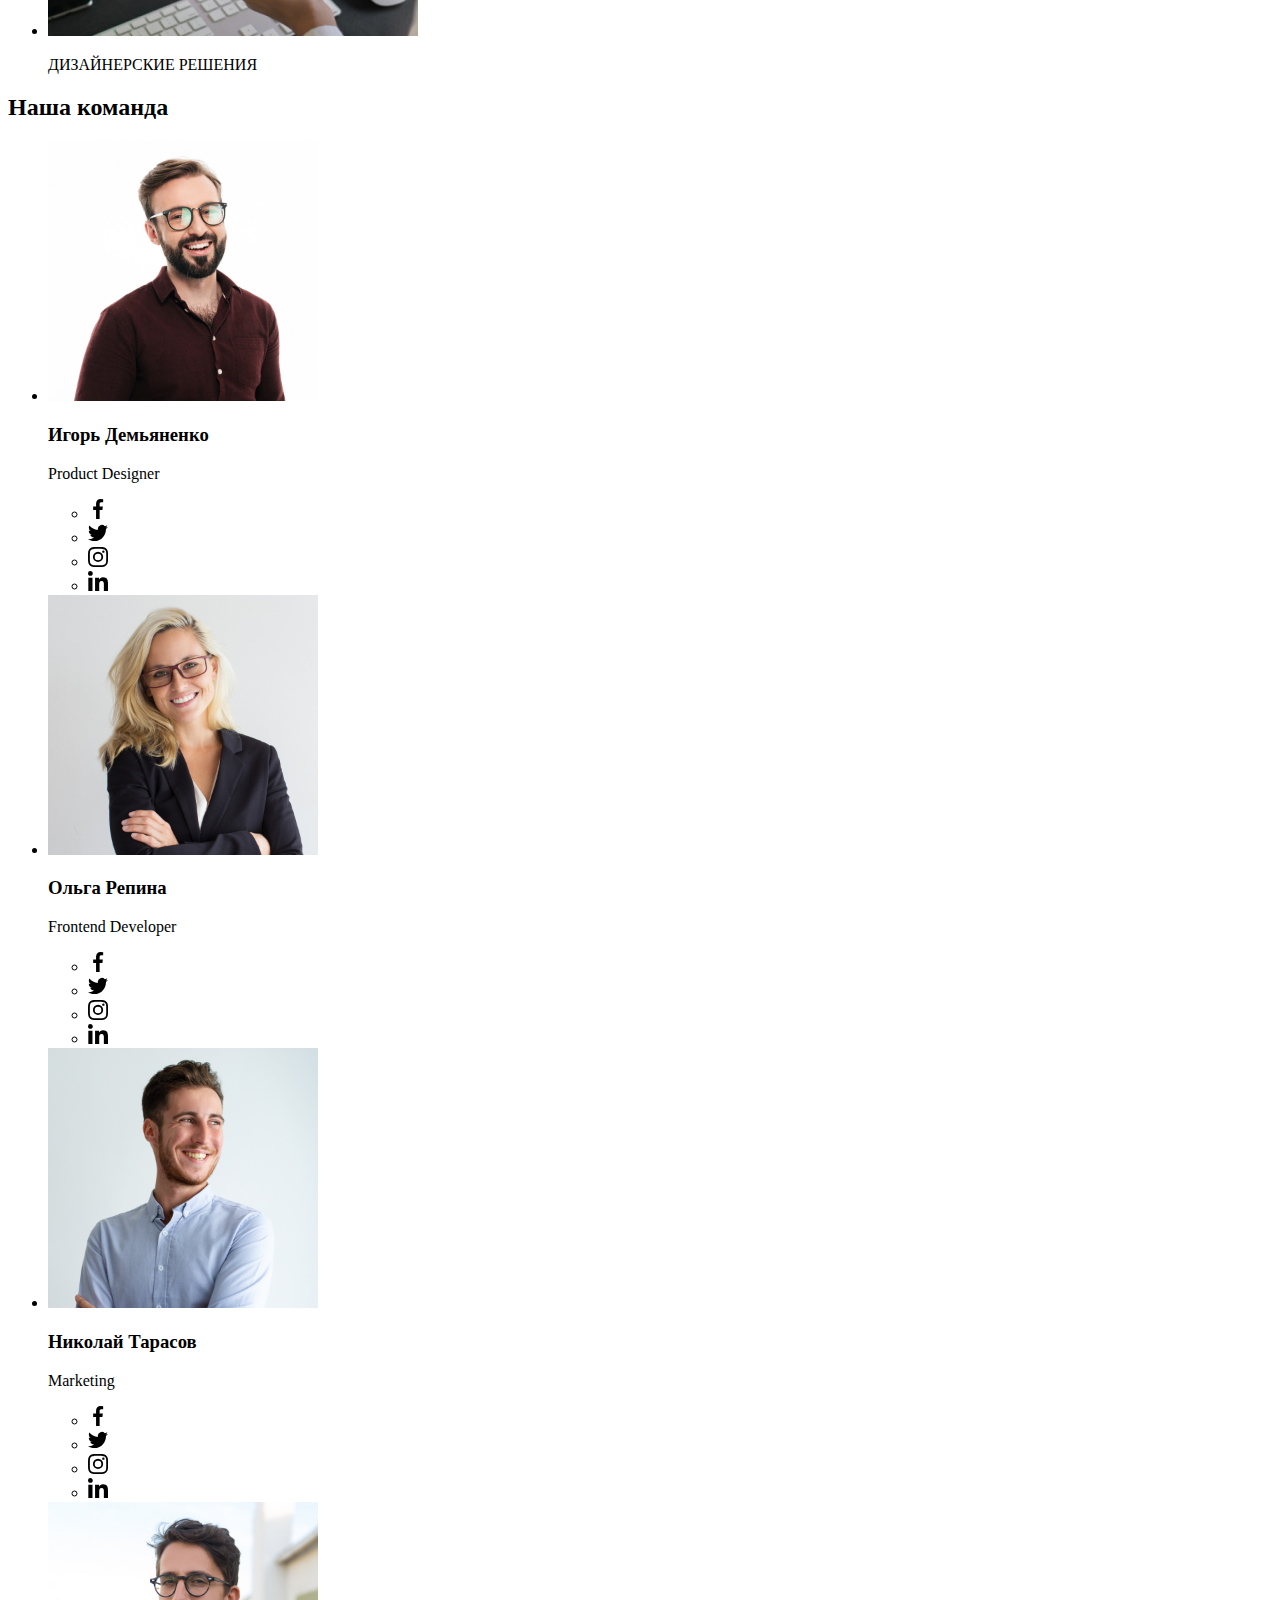
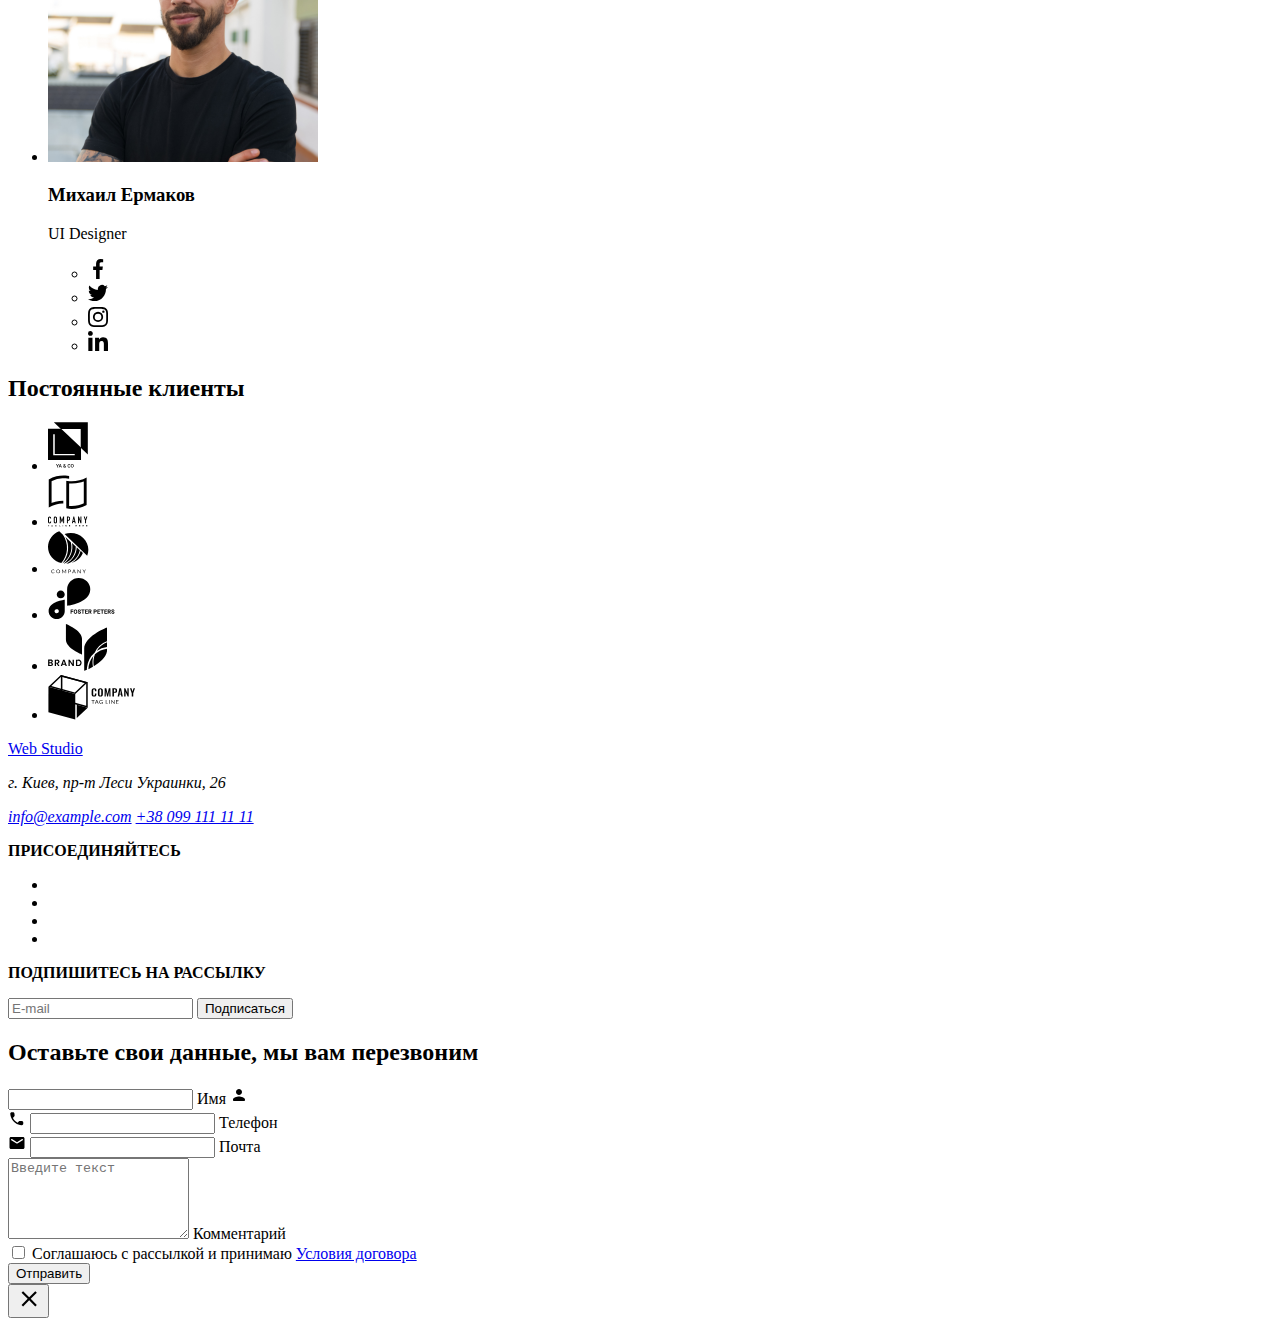
==== commit b5911dfb: "додав стилі в компонентах" ====
--- a/index.html
+++ b/index.html
@@ -8,8 +8,7 @@
       href="https://fonts.googleapis.com/css2?family=Raleway:wght@700&family=Roboto:wght@400;500;700;900&display=swap"
       rel="stylesheet"
     />
-    <link rel="stylesheet" href="./css/stylsheet.css" />
-    <link rel="normalize" href="./css/normalize.css" />
+    <link rel="stylesheet" href="./dist/css/main.min.css" />
   </head>
 
   <body>
@@ -21,9 +20,7 @@
         <nav>
           <ul class="list nav-list">
             <li class="nav-list-item">
-              <a href="./index.html" class="menu-link current">
-                Студия
-              </a>
+              <a href="./index.html" class="menu-link current"> Студия </a>
             </li>
             <li class="nav-list-item">
               <a href="./portfolio.html" class="menu-link">Портфолио</a>
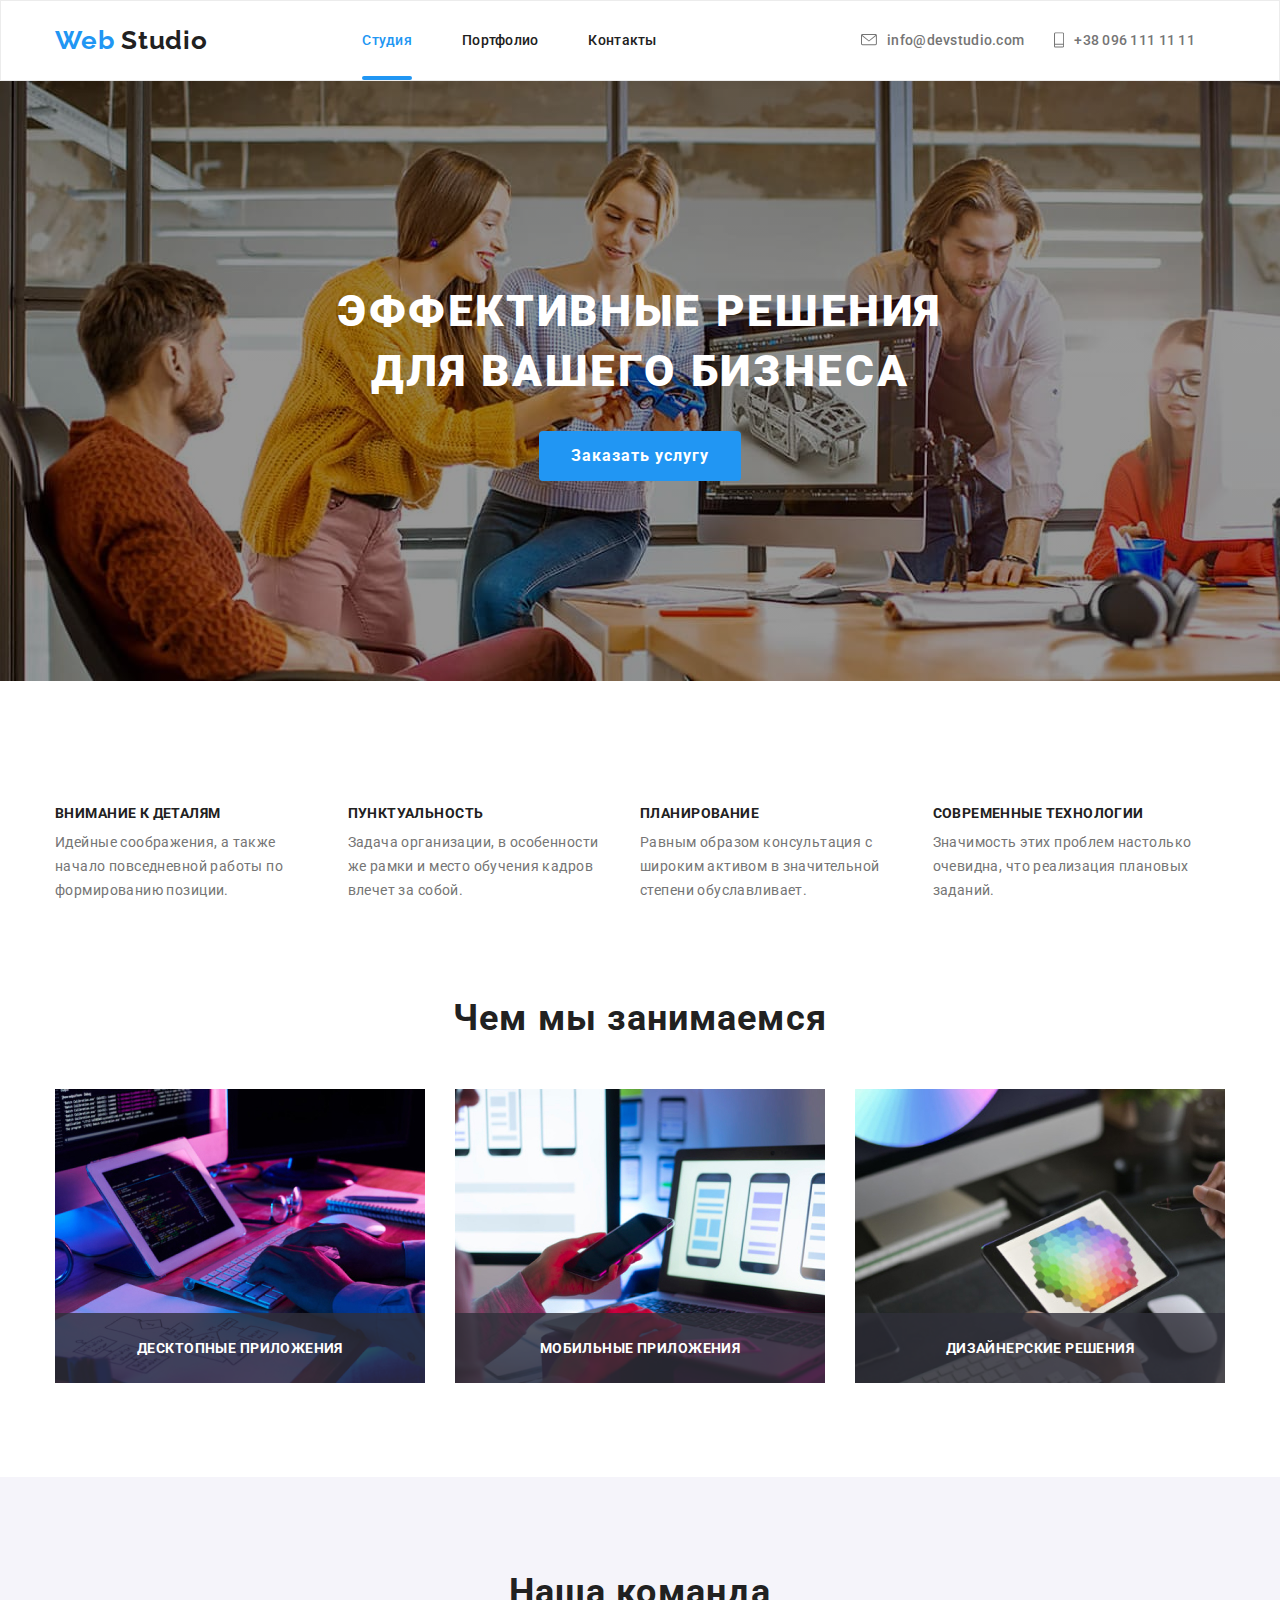
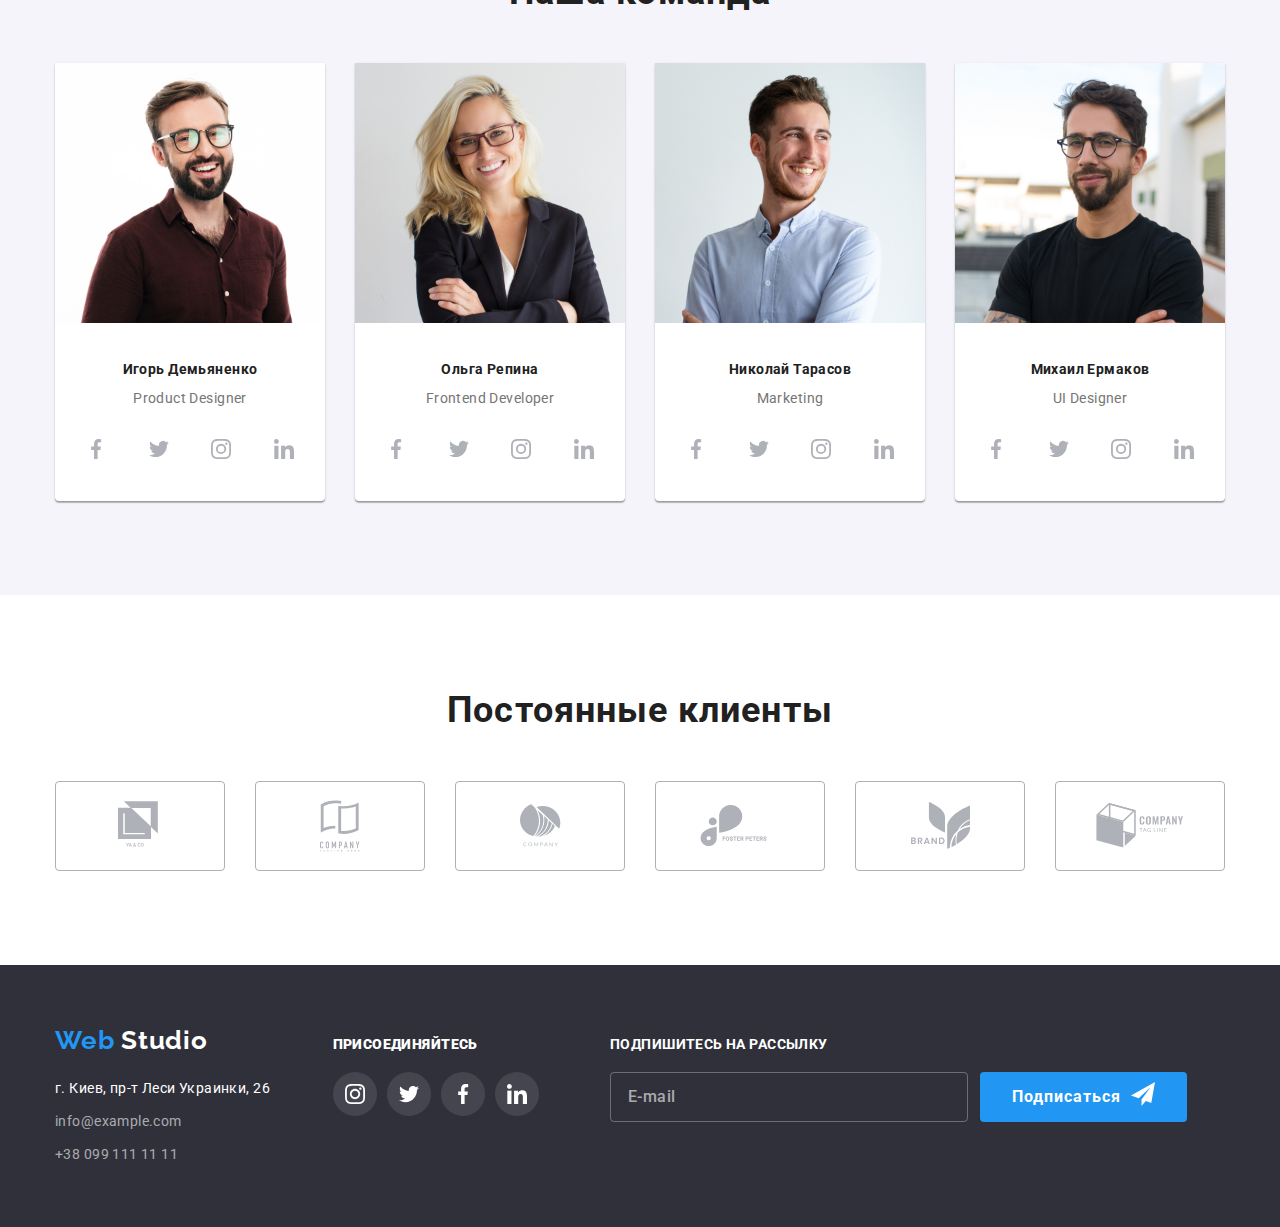
==== commit 889c0a6f: "додав оформлення портфоліо" ====
--- a/index.html
+++ b/index.html
@@ -8,7 +8,7 @@
       href="https://fonts.googleapis.com/css2?family=Raleway:wght@700&family=Roboto:wght@400;500;700;900&display=swap"
       rel="stylesheet"
     />
-    <link rel="stylesheet" href="./dist/css/main.min.css" />
+    <link rel="stylesheet" href="./css/main.min.css" />
   </head>
 
   <body>
@@ -507,8 +507,8 @@
           </div>
 
           <div class="form-field-agree">
-            <label class="form-field-label-agree">
-              <input type="checkbox" class="form-field-input-agree" />
+            <label class="form-field-agree-label">
+              <input type="checkbox" class="form-field-agree-input" />
               <span class="checked-icon"></span>
               Соглашаюсь с рассылкой и принимаю
             </label>
--- a/css/main.min.css
+++ b/css/main.min.css
@@ -0,0 +1,3 @@
+/*! modern-normalize v1.0.0 | MIT License | https://github.com/sindresorhus/modern-normalize */*,*::before,*::after{box-sizing:border-box}:root{tab-size:4}html{line-height:1.15;-webkit-text-size-adjust:100%}body{margin:0}body{font-family:system-ui,-apple-system,"Segoe UI",Roboto,Helvetica,Arial,sans-serif,"Apple Color Emoji","Segoe UI Emoji"}hr{height:0;color:inherit}abbr[title]{text-decoration:underline dotted}b,strong{font-weight:bolder}code,kbd,samp,pre{font-family:ui-monospace, SFMono-Regular, Consolas, "Liberation Mono", Menlo,+ monospace;font-size:1em}small{font-size:80%}sub,sup{font-size:75%;line-height:0;position:relative;vertical-align:baseline}sub{bottom:-0.25em}sup{top:-0.5em}table{text-indent:0;border-color:inherit}button,input,optgroup,select,textarea{font-family:inherit;font-size:100%;line-height:1.15;margin:0}button,select{text-transform:none}button,[type="button"],[type="reset"],[type="submit"]{-webkit-appearance:button}::-moz-focus-inner{border-style:none;padding:0}:-moz-focusring{outline:1px dotted ButtonText}:-moz-ui-invalid{box-shadow:none}legend{padding:0}progress{vertical-align:baseline}::-webkit-inner-spin-button,::-webkit-outer-spin-button{height:auto}[type="search"]{-webkit-appearance:textfield;outline-offset:-2px}::-webkit-search-decoration{-webkit-appearance:none}::-webkit-file-upload-button{-webkit-appearance:button;font:inherit}summary{display:list-item}html{box-sizing:border-box}*,*::before,*::after{box-sizing:inherit}body{font-family:Roboto, sans-serif;font-size:14px;line-height:1.714;letter-spacing:0.03em;background-color:#fff;color:#757575;margin:0px}.container{width:1200px;padding-left:15px;padding-right:15px;margin-left:auto;margin-right:auto}.pf-container{margin-bottom:50px}section{padding-top:94px;padding-bottom:94px}.section-title{margin-bottom:50px;font-weight:700;font-size:36px;line-height:1.167;letter-spacing:0.03em;text-align:center;color:#212121}.main-text{font-weight:400;font-size:14px;line-height:1.714;letter-spacing:0.03em;color:#757575}h2,p{margin-top:0px;margin-bottom:0px}.list{list-style:none;margin:0;padding:0}.logo-header,.logo-footer,.logo-web{font-family:Raleway, sans-serif;font-style:normal;font-weight:bold;font-size:26px;line-height:1.192;letter-spacing:0.03em;text-decoration:none}.logo-header{color:#212121}.logo-footer{color:#fff}.logo-web{color:#2196f3}.btn{display:inline-flex;padding:10px 32px;min-width:200px;font-family:inherit;font-weight:700;font-size:16px;line-height:1.875;letter-spacing:0.06em;border-radius:4px;color:#fff;background-color:#2196f3;border:transparent;box-shadow:none}.btn:hover,.btn:focus{color:#fff;background-color:#2196f3;box-shadow:0px 3px 1px rgba(0,0,0,0.1),0px 1px 2px rgba(0,0,0,0.08),0px 2px 2px rgba(0,0,0,0.12)}.modal .btn{justify-content:center;box-shadow:0px 4px 4px rgba(0,0,0,0.15)}.modal-button{position:absolute;top:4px;right:8px;display:inline-flex;justify-content:center;align-items:center;width:35px;height:35px;border-radius:50%;border:1px solid rgba(0,0,0,0.1);background-color:#fff;transition:fill 250ms cubic-bezier(0.4, 0, 0.2, 1)}.modal-button:hover,.modal-button:focus{fill:var(--accent-color);outline:none}.menu-link{display:block;font-style:normal;font-weight:500;font-size:14px;line-height:1.143;letter-spacing:0.02em;color:#212121;text-decoration:none;transition:color 250ms cubic-bezier(0.4, 0, 0.2, 1)}.menu-link:hover,.menu-link:focus{color:#2196f3}.menu-link.current{color:#2196f3}.current::after{content:" ";position:absolute;left:0;bottom:-32px;display:block;width:100%;height:4px;border-radius:2px;color:#2196f3;background-color:#2196f3}.backdrop{position:fixed;top:0;left:0;right:0;bottom:0;background-color:rgba(0,0,0,0.7);opacity:1;transition:opacity 250ms cubic-bezier(0.4, 0, 0.2, 1)}.backdrop.is-hidden{opacity:0;pointer-events:none}.backdrop.is-hidden .modal{transform:translate(-50%, -50%) scale(1.5)}.modal{position:absolute;top:50%;left:50%;padding:40px;display:flex;flex-direction:column;width:528px;height:581px;align-items:center;justify-content:center;text-align:center;background-color:#fffffa;box-shadow:0px 1px 3px rgba(0,0,0,0.12),0px 1px 1px rgba(0,0,0,0.14),0px 2px 1px rgba(0,0,0,0.2);border-radius:4px;transform:translate(-50%, -50%) scale(1);transition:transform 250ms cubic-bezier(0.4, 0, 0.2, 1)}.modal-title{margin-bottom:10px;font-style:normal;font-weight:700;font-size:20px;line-height:1.15;text-align:center;letter-spacing:0.03em;color:#212121}.modal-text{font-size:26px;font-weight:700;line-height:1.364;letter-spacing:0.06em}.mailing-block{display:flex;margin-top:20px}.mailing-block .btn::after{content:" ";background-image:url("../../img/icons/sendicon.svg");background-repeat:no-repeat;margin-left:10px;width:24px;height:24px}.mailing-block .btn:hover{color:#fff;background-color:#2196f3}.form{width:448px}.form-logo{position:absolute;top:50%;left:12px;transform:translateY(-50%);transition:fill 250ms cubic-bezier(0.4, 0, 0.2, 1)}.form-field:focus-within .form-logo{fill:#2196f3}.form-field{position:relative;display:flex;margin-top:30px;font-style:normal;font-weight:500;font-size:14px;line-height:1.7;letter-spacing:0.03em;color:rgba(117,117,117,0.5)}.form-field-input{width:100%;height:40px;margin:0;padding-left:40px;font:inherit;border:1px solid rgba(33,33,33,0.2);border-radius:4px;transition:border 250ms cubic-bezier(0.4, 0, 0.2, 1)}.form-field-label{position:absolute;transform:translateY(-150%);font-style:normal;font-weight:500;font-size:12px;line-height:1.17;color:#757575}.form-field-textarea{width:100%;height:96px;margin:0;padding-left:12px;font:inherit;border:1px solid rgba(33,33,33,0.2);border-radius:4px;resize:none;transition:border 250ms cubic-bezier(0.4, 0, 0.2, 1)}.form-field:focus-within .form-field-input{border:1px solid #2196f3;border-radius:4px;outline:none}.form-field-textarea::placeholder{font-family:Roboto;font-style:normal;font-weight:500;font-size:14px;line-height:1.14;letter-spacing:0.01em;color:rgba(117,117,117,0.5)}.form-field:focus-within .form-field-textarea{border:1px solid #2196f3;border-radius:4px;outline:none}.form-field-agree{position:relative;display:flex;justify-content:start;align-items:center;width:100%;margin-top:30px;margin-bottom:35px;padding-left:10px;padding-right:10px}.form-field-agree-label{display:flex;align-items:center;padding-left:20px}.form-field-agree-label .form-field-agree-input{position:absolute;appearance:none;-webkit-appearance:none;-moz-appearance:none}.form-field-agree-label .checked-icon{position:absolute;transform:translateX(-20px);display:inline-block;width:16px;height:15px;border:2px solid #212121;border-radius:2px;transition:border 250ms cubic-bezier(0.4, 0, 0.2, 1)}.form-field-agree .form-field-link{margin-left:5px;font-style:normal;font-weight:500;font-size:14px;line-height:1.7;letter-spacing:0.03em;color:#2196f3}.form-field-agree-input:checked+.checked-icon{border-color:#2196f3;background-color:#2196f3;background-image:url(../../img/check.svg);background-size:contain;background-origin:border-box}.input-mailing-block{display:inline-block;margin-right:12px;padding-left:17px;width:358px;height:50px;font-family:inherit;font-style:normal;font-weight:500;font-size:16px;line-height:1.25;letter-spacing:0.03em;color:rgba(255,255,255,0.6);background-color:transparent;border:1px solid rgba(255,255,255,0.3);border-radius:4px}.input-mailing-block::placeholder{font-style:normal;font-weight:500;font-size:16px;line-height:1.25;letter-spacing:0.03em;color:rgba(255,255,255,0.6)}.header-page{display:flex;border:1px solid #ececec}.navigation{display:flex;padding-top:24px;padding-bottom:24px;justify-content:space-between;align-items:center}.nav-list{display:flex}.nav-list-item{position:relative}.nav-list-item:not(last-child){margin-right:50px}.link-list{display:flex}.contacts-link{display:inline-flex;align-items:center;font-style:normal;font-weight:500;font-size:14px;line-height:1.142;letter-spacing:0.02em;text-decoration:none;color:#757575;transition:color 250ms cubic-bezier(0.4, 0, 0.2, 1)}.contacts-link:hover,.contacts-link:focus{color:#2196f3}.contacts-link:not(last-child){margin-right:30px}.mail-link{display:inline-block;vertical-align:middle;margin-right:10px;fill:currentColor}.section-hero{padding:200px 0;text-align:center;vertical-align:middle;height:600px;background-color:rgba(47,48,58,0.8);background-image:linear-gradient(rgba(0,0,0,0.4) 50%, rgba(0,0,0,0.4) 50%),url("../../img/hero.jpg");background-size:cover}.hero-title{padding-top:0px;margin-top:0;margin-bottom:30px;font-size:44px;font-weight:900;line-height:1.364;letter-spacing:0.06em;color:#fff}.benefits{padding-bottom:0}.benefits-list{display:flex;align-items:baseline}.benefits-item{width:calc((100% - 30px * 3) / 4);margin-right:30px}.benefits-item-item::before{display:block;content:" ";width:270px;height:120px;border-radius:4px;background-color:#f5f4fa;background-repeat:no-repeat;background-position:center}.benefits-title{margin-left:0;margin-top:30px;margin-bottom:10px}.benefits-item.item-details::before{background-image:url("../../img/icons/details.svg")}.benefits-item.item-punctual::before{background-image:url("../../img/icons/punctual.svg")}.benefits-item.item-planing::before{background-image:url("../../img/icons/planing.svg")}.benefits-item.item-technology::before{background-image:url("../../img/icons/technology.svg")}.benefits-title,.names{font-weight:700;font-size:14px;line-height:1.143;letter-spacing:0.03em;color:#212121}.what-we-do .section-title{padding-top:0px}.what-we-do-list{display:flex}.what-we-do-item{position:relative;width:calc((100% - 30px * 2) / 3);height:294px}.what-we-do-item:not(:last-child){margin-right:30px}.what-we-do-text{display:flex;justify-content:center;align-items:center;width:370px;height:70px;position:absolute;left:0;bottom:0;font-weight:700;font-size:14px;line-height:1.143;letter-spacing:0.03em;color:#fff;background:rgba(47,48,58,0.8)}.our-team{background-color:#f5f4fa}.team-list{display:flex}.person-list{width:calc((100% - 30px * 3) / 4);background-color:#fff;border-radius:0px 0px 4px 4px;box-shadow:0px 1px 3px rgba(0,0,0,0.12),0px 1px 1px rgba(0,0,0,0.14),0px 2px 1px rgba(0,0,0,0.2)}.person-list:not(:last-child){margin-right:30px;padding-bottom:30px}.person-list .names{margin-top:30px;margin-bottom:10px;text-align:center}.person-list p{text-align:center}.team-social-link{display:inline-flex;justify-content:center;align-items:center;width:44px;height:44px;border-radius:50%;color:#afb1b8;background-color:#fff;transition:color 250ms cubic-bezier(0.4, 0, 0.2, 1),background-color 250ms cubic-bezier(0.4, 0, 0.2, 1)}.team-social-link:hover,.team-social-link:focus{color:#fff;background-color:#2196f3}.team-social-link-list{display:flex;justify-content:space-evenly;margin-top:16px}.link-icon{fill:currentColor}.clients-list{display:flex}.clients-list-item:not(:last-child){margin-right:30px}.logo-list{display:inline-flex;justify-content:center;align-items:center;width:170px;height:90px;border:1px solid #afb1b8;border-radius:4px;color:#afb1b8;transition:border 250ms cubic-bezier(0.4, 0, 0.2, 1),color 250ms cubic-bezier(0.4, 0, 0.2, 1)}.logo-list:hover,.logo-list:focus{color:#2196f3;border:1px solid #2196f3}.logo{fill:currentColor}.footer{padding-top:60px;padding-bottom:60px;background:#2f303a}.footer-container{display:flex;align-items:baseline}.footer-div{width:calc((50% - 30px) / 2)}.footer-div-div:not(:last-child){margin-right:30px}.join-us{font-weight:700;font-size:14px;line-height:1.143;letter-spacing:0.03em;color:#fff}.join-us-list{display:flex;margin-top:20px}.join-us-list-item{width:44px;height:44px;background-repeat:no-repeat;background-position:center;border-radius:50%;background-color:rgba(255,255,255,0.1);transition:background-color 250ms cubic-bezier(0.4, 0, 0.2, 1)}.join-us-list-item:not(:last-child){margin-right:10px}.join-us-list-item:hover,.join-us-list-item:focus{background-color:#2196f3}.mailing{font-size:14px;line-height:1.143;letter-spacing:0.03em;color:#fff}.item-instagram{background-image:url("../../img/icons/instagramft.svg")}.item-twitter{background-image:url("../../img/icons/twitterft.svg")}.item-facebook{background-image:url("../../img/icons/facebookft.svg")}.item-linkin{background-image:url("../../img/icons/linkedinft.svg")}.address{margin-top:20px;font-style:inherit;font-weight:400;font-size:14px;line-height:1.714;letter-spacing:0.03em;color:#fff}.address-link{display:block;font-weight:400;font-size:14px;line-height:1.714;letter-spacing:0.03em;text-decoration:none;color:rgba(255,255,255,0.6);transition:color 250ms cubic-bezier(0.4, 0, 0.2, 1)}.address-link:hover,.address-link:focus{color:#2196f3}.address p{display:inline-block;margin-bottom:9px}.address-link:not(:last-child){margin-bottom:9px}
+/*# sourceMappingURL=main.min.css.map */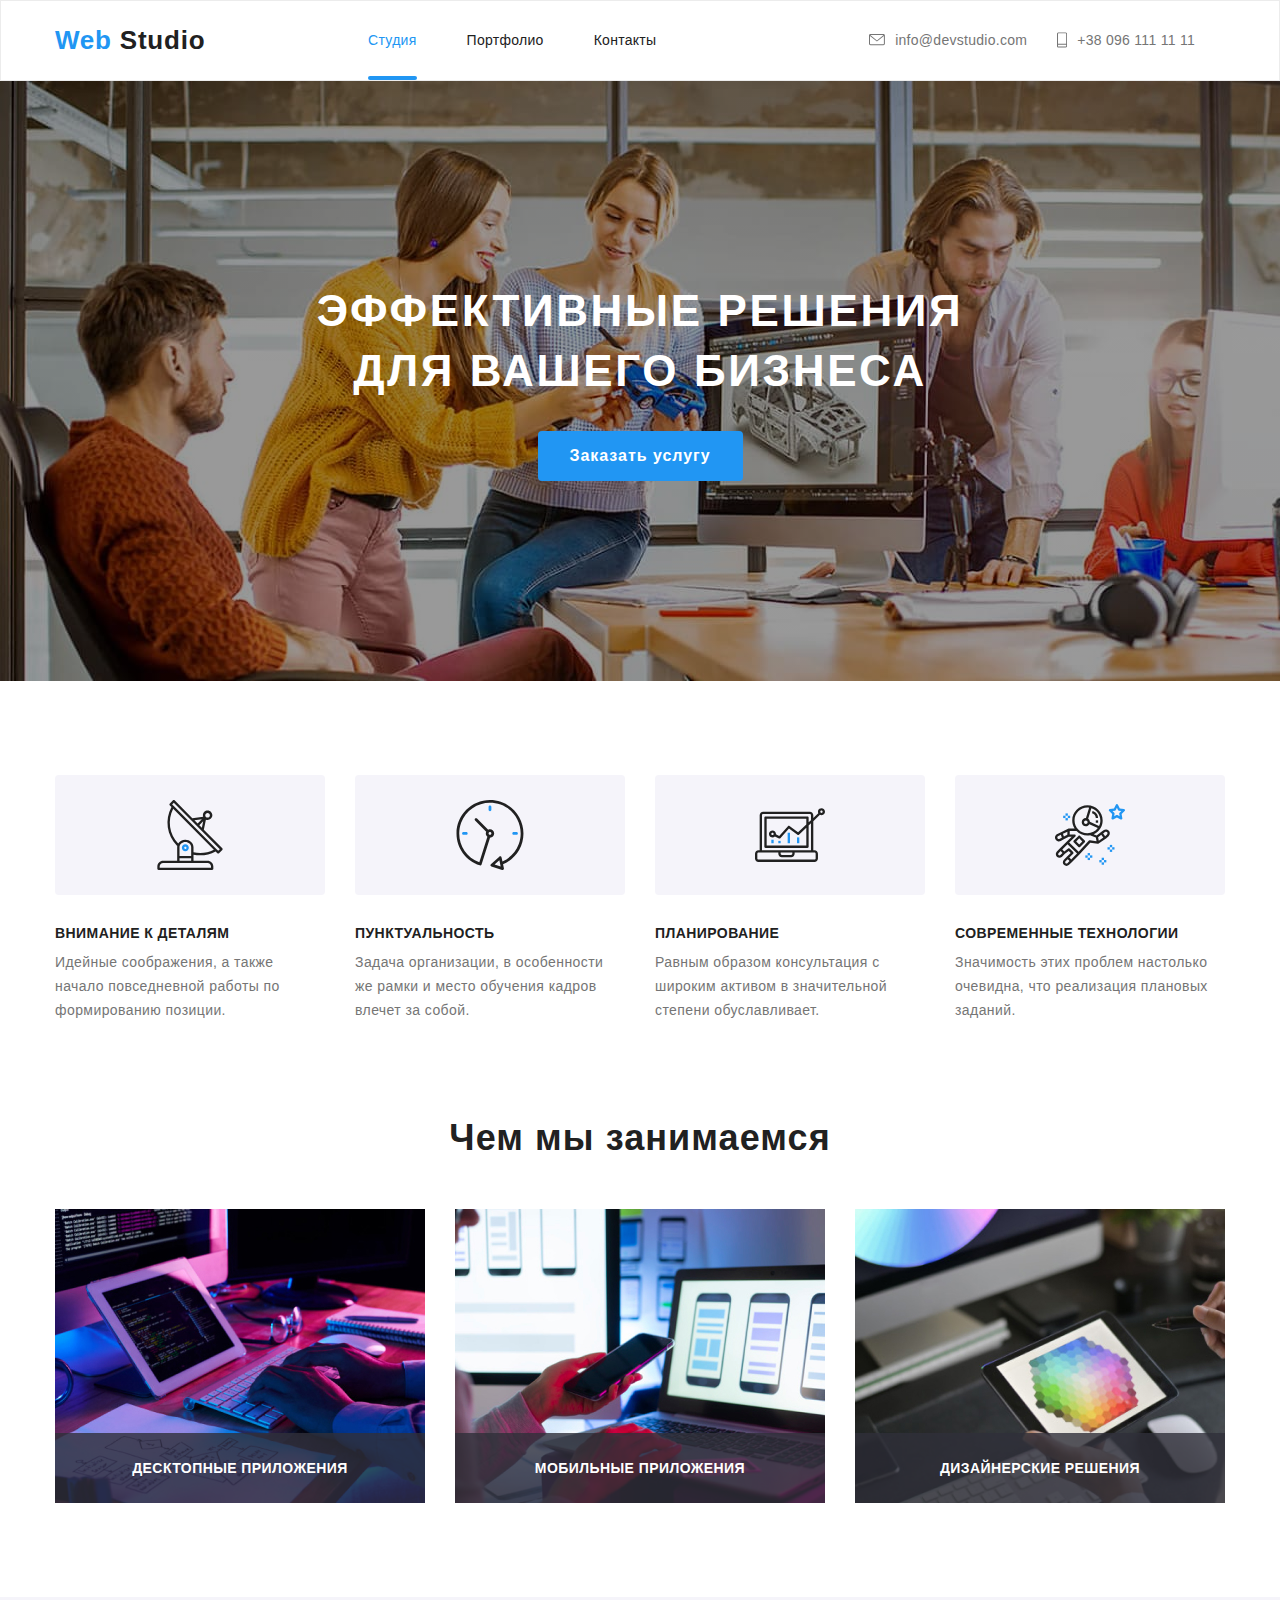
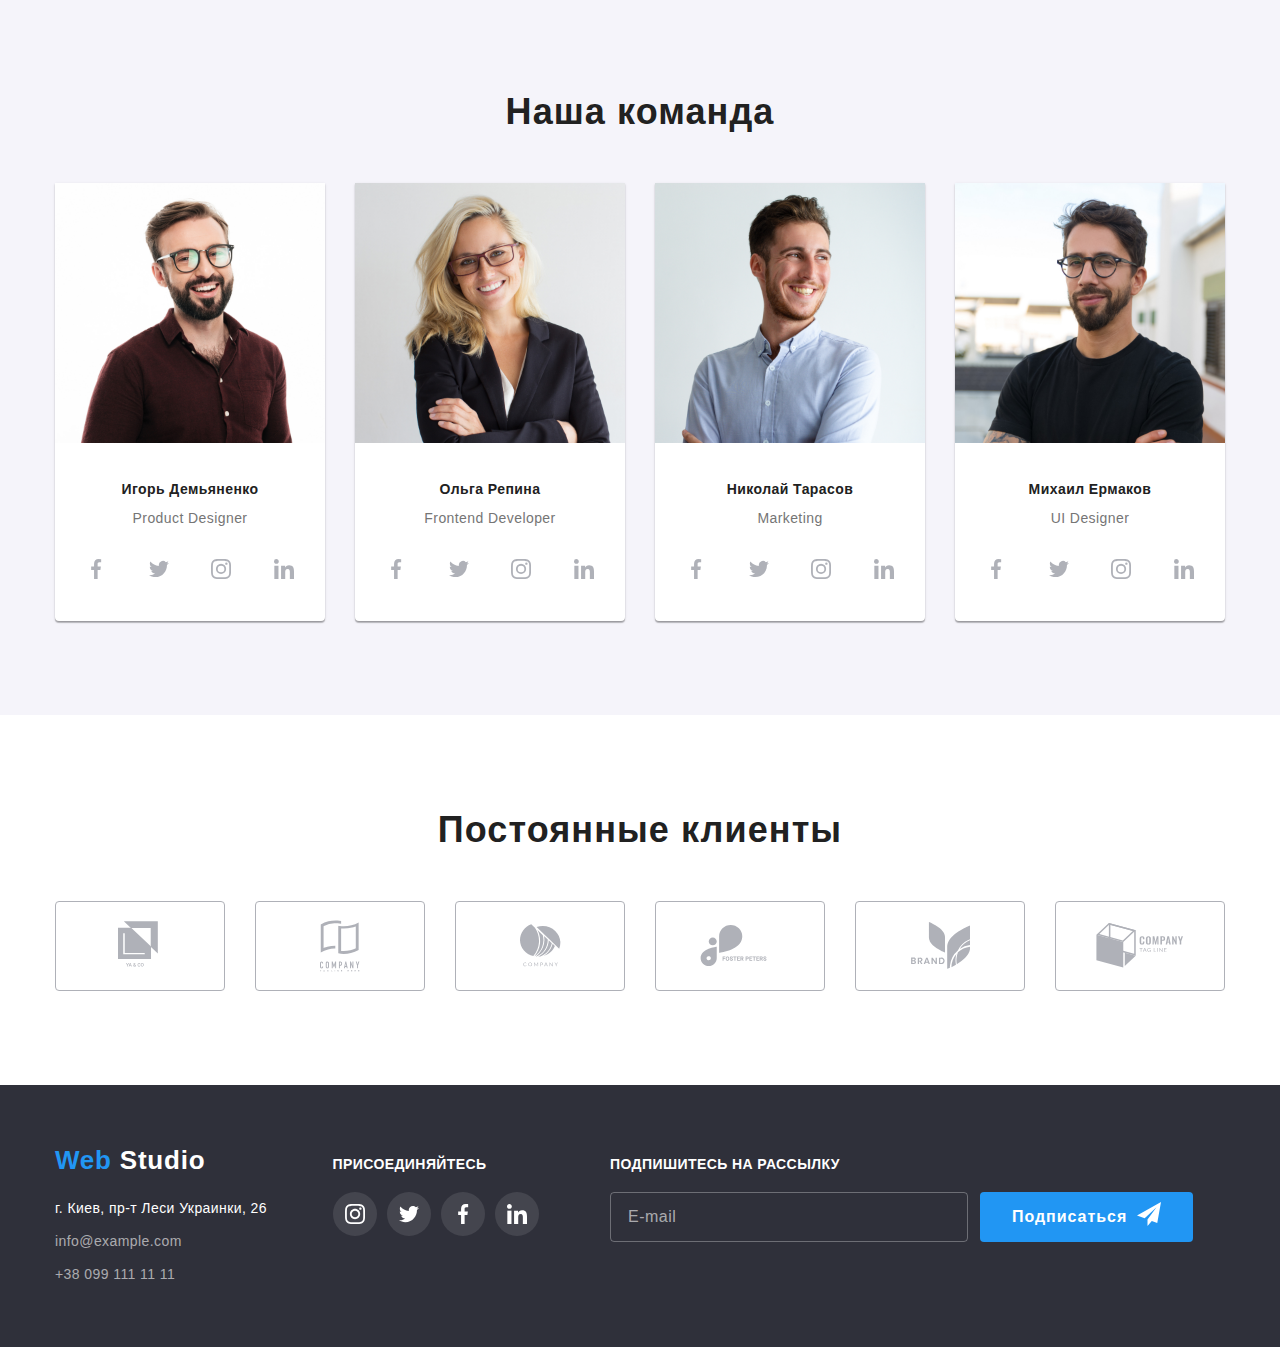
==== commit f145f9db: "підключив шрифти локально" ====
--- a/index.html
+++ b/index.html
@@ -4,10 +4,6 @@
     <meta charset="UTF-8" />
     <meta name="viewport" content="width=device-width, initial-scale=1.0" />
     <title>Web Studio</title>
-    <link
-      href="https://fonts.googleapis.com/css2?family=Raleway:wght@700&family=Roboto:wght@400;500;700;900&display=swap"
-      rel="stylesheet"
-    />
     <link rel="stylesheet" href="./css/main.min.css" />
   </head>
 
--- a/css/main.min.css
+++ b/css/main.min.css
@@ -1,3 +1,3 @@
-/*! modern-normalize v1.0.0 | MIT License | https://github.com/sindresorhus/modern-normalize */*,*::before,*::after{box-sizing:border-box}:root{tab-size:4}html{line-height:1.15;-webkit-text-size-adjust:100%}body{margin:0}body{font-family:system-ui,-apple-system,"Segoe UI",Roboto,Helvetica,Arial,sans-serif,"Apple Color Emoji","Segoe UI Emoji"}hr{height:0;color:inherit}abbr[title]{text-decoration:underline dotted}b,strong{font-weight:bolder}code,kbd,samp,pre{font-family:ui-monospace, SFMono-Regular, Consolas, "Liberation Mono", Menlo,- monospace;font-size:1em}small{font-size:80%}sub,sup{font-size:75%;line-height:0;position:relative;vertical-align:baseline}sub{bottom:-0.25em}sup{top:-0.5em}table{text-indent:0;border-color:inherit}button,input,optgroup,select,textarea{font-family:inherit;font-size:100%;line-height:1.15;margin:0}button,select{text-transform:none}button,[type="button"],[type="reset"],[type="submit"]{-webkit-appearance:button}::-moz-focus-inner{border-style:none;padding:0}:-moz-focusring{outline:1px dotted ButtonText}:-moz-ui-invalid{box-shadow:none}legend{padding:0}progress{vertical-align:baseline}::-webkit-inner-spin-button,::-webkit-outer-spin-button{height:auto}[type="search"]{-webkit-appearance:textfield;outline-offset:-2px}::-webkit-search-decoration{-webkit-appearance:none}::-webkit-file-upload-button{-webkit-appearance:button;font:inherit}summary{display:list-item}html{box-sizing:border-box}*,*::before,*::after{box-sizing:inherit}body{font-family:Roboto, sans-serif;font-size:14px;line-height:1.714;letter-spacing:0.03em;background-color:#fff;color:#757575;margin:0px}.container{width:1200px;padding-left:15px;padding-right:15px;margin-left:auto;margin-right:auto}.pf-container{margin-bottom:50px}section{padding-top:94px;padding-bottom:94px}.section-title{margin-bottom:50px;font-weight:700;font-size:36px;line-height:1.167;letter-spacing:0.03em;text-align:center;color:#212121}.main-text{font-weight:400;font-size:14px;line-height:1.714;letter-spacing:0.03em;color:#757575}h2,p{margin-top:0px;margin-bottom:0px}.list{list-style:none;margin:0;padding:0}.logo-header,.logo-footer,.logo-web{font-family:Raleway, sans-serif;font-style:normal;font-weight:bold;font-size:26px;line-height:1.192;letter-spacing:0.03em;text-decoration:none}.logo-header{color:#212121}.logo-footer{color:#fff}.logo-web{color:#2196f3}.btn{display:inline-flex;padding:10px 32px;min-width:200px;font-family:inherit;font-weight:700;font-size:16px;line-height:1.875;letter-spacing:0.06em;border-radius:4px;color:#fff;background-color:#2196f3;border:transparent;box-shadow:none}.btn:hover,.btn:focus{color:#fff;background-color:#2196f3;box-shadow:0px 3px 1px rgba(0,0,0,0.1),0px 1px 2px rgba(0,0,0,0.08),0px 2px 2px rgba(0,0,0,0.12)}.modal .btn{justify-content:center;box-shadow:0px 4px 4px rgba(0,0,0,0.15)}.modal-button{position:absolute;top:4px;right:8px;display:inline-flex;justify-content:center;align-items:center;width:35px;height:35px;border-radius:50%;border:1px solid rgba(0,0,0,0.1);background-color:#fff;transition:fill 250ms cubic-bezier(0.4, 0, 0.2, 1)}.modal-button:hover,.modal-button:focus{fill:var(--accent-color);outline:none}.menu-link{display:block;font-style:normal;font-weight:500;font-size:14px;line-height:1.143;letter-spacing:0.02em;color:#212121;text-decoration:none;transition:color 250ms cubic-bezier(0.4, 0, 0.2, 1)}.menu-link:hover,.menu-link:focus{color:#2196f3}.menu-link.current{color:#2196f3}.current::after{content:" ";position:absolute;left:0;bottom:-32px;display:block;width:100%;height:4px;border-radius:2px;color:#2196f3;background-color:#2196f3}.backdrop{position:fixed;top:0;left:0;right:0;bottom:0;background-color:rgba(0,0,0,0.7);opacity:1;transition:opacity 250ms cubic-bezier(0.4, 0, 0.2, 1)}.backdrop.is-hidden{opacity:0;pointer-events:none}.backdrop.is-hidden .modal{transform:translate(-50%, -50%) scale(1.5)}.modal{position:absolute;top:50%;left:50%;padding:40px;display:flex;flex-direction:column;width:528px;height:581px;align-items:center;justify-content:center;text-align:center;background-color:#fffffa;box-shadow:0px 1px 3px rgba(0,0,0,0.12),0px 1px 1px rgba(0,0,0,0.14),0px 2px 1px rgba(0,0,0,0.2);border-radius:4px;transform:translate(-50%, -50%) scale(1);transition:transform 250ms cubic-bezier(0.4, 0, 0.2, 1)}.modal-title{margin-bottom:10px;font-style:normal;font-weight:700;font-size:20px;line-height:1.15;text-align:center;letter-spacing:0.03em;color:#212121}.modal-text{font-size:26px;font-weight:700;line-height:1.364;letter-spacing:0.06em}.mailing-block{display:flex;margin-top:20px}.mailing-block .btn::after{content:" ";background-image:url("../../img/icons/sendicon.svg");background-repeat:no-repeat;margin-left:10px;width:24px;height:24px}.mailing-block .btn:hover{color:#fff;background-color:#2196f3}.form{width:448px}.form-logo{position:absolute;top:50%;left:12px;transform:translateY(-50%);transition:fill 250ms cubic-bezier(0.4, 0, 0.2, 1)}.form-field:focus-within .form-logo{fill:#2196f3}.form-field{position:relative;display:flex;margin-top:30px;font-style:normal;font-weight:500;font-size:14px;line-height:1.7;letter-spacing:0.03em;color:rgba(117,117,117,0.5)}.form-field-input{width:100%;height:40px;margin:0;padding-left:40px;font:inherit;border:1px solid rgba(33,33,33,0.2);border-radius:4px;transition:border 250ms cubic-bezier(0.4, 0, 0.2, 1)}.form-field-label{position:absolute;transform:translateY(-150%);font-style:normal;font-weight:500;font-size:12px;line-height:1.17;color:#757575}.form-field-textarea{width:100%;height:96px;margin:0;padding-left:12px;font:inherit;border:1px solid rgba(33,33,33,0.2);border-radius:4px;resize:none;transition:border 250ms cubic-bezier(0.4, 0, 0.2, 1)}.form-field:focus-within .form-field-input{border:1px solid #2196f3;border-radius:4px;outline:none}.form-field-textarea::placeholder{font-family:Roboto;font-style:normal;font-weight:500;font-size:14px;line-height:1.14;letter-spacing:0.01em;color:rgba(117,117,117,0.5)}.form-field:focus-within .form-field-textarea{border:1px solid #2196f3;border-radius:4px;outline:none}.form-field-agree{position:relative;display:flex;justify-content:start;align-items:center;width:100%;margin-top:30px;margin-bottom:35px;padding-left:10px;padding-right:10px}.form-field-agree-label{display:flex;align-items:center;padding-left:20px}.form-field-agree-label .form-field-agree-input{position:absolute;appearance:none;-webkit-appearance:none;-moz-appearance:none}.form-field-agree-label .checked-icon{position:absolute;transform:translateX(-20px);display:inline-block;width:16px;height:15px;border:2px solid #212121;border-radius:2px;transition:border 250ms cubic-bezier(0.4, 0, 0.2, 1)}.form-field-agree .form-field-link{margin-left:5px;font-style:normal;font-weight:500;font-size:14px;line-height:1.7;letter-spacing:0.03em;color:#2196f3}.form-field-agree-input:checked+.checked-icon{border-color:#2196f3;background-color:#2196f3;background-image:url(../../img/check.svg);background-size:contain;background-origin:border-box}.input-mailing-block{display:inline-block;margin-right:12px;padding-left:17px;width:358px;height:50px;font-family:inherit;font-style:normal;font-weight:500;font-size:16px;line-height:1.25;letter-spacing:0.03em;color:rgba(255,255,255,0.6);background-color:transparent;border:1px solid rgba(255,255,255,0.3);border-radius:4px}.input-mailing-block::placeholder{font-style:normal;font-weight:500;font-size:16px;line-height:1.25;letter-spacing:0.03em;color:rgba(255,255,255,0.6)}.header-page{display:flex;border:1px solid #ececec}.navigation{display:flex;padding-top:24px;padding-bottom:24px;justify-content:space-between;align-items:center}.nav-list{display:flex}.nav-list-item{position:relative}.nav-list-item:not(last-child){margin-right:50px}.link-list{display:flex}.contacts-link{display:inline-flex;align-items:center;font-style:normal;font-weight:500;font-size:14px;line-height:1.142;letter-spacing:0.02em;text-decoration:none;color:#757575;transition:color 250ms cubic-bezier(0.4, 0, 0.2, 1)}.contacts-link:hover,.contacts-link:focus{color:#2196f3}.contacts-link:not(last-child){margin-right:30px}.mail-link{display:inline-block;vertical-align:middle;margin-right:10px;fill:currentColor}.section-hero{padding:200px 0;text-align:center;vertical-align:middle;height:600px;background-color:rgba(47,48,58,0.8);background-image:linear-gradient(rgba(0,0,0,0.4) 50%, rgba(0,0,0,0.4) 50%),url("../../img/hero.jpg");background-size:cover}.hero-title{padding-top:0px;margin-top:0;margin-bottom:30px;font-size:44px;font-weight:900;line-height:1.364;letter-spacing:0.06em;color:#fff}.benefits{padding-bottom:0}.benefits-list{display:flex;align-items:baseline}.benefits-item{width:calc((100% - 30px * 3) / 4);margin-right:30px}.benefits-item-item::before{display:block;content:" ";width:270px;height:120px;border-radius:4px;background-color:#f5f4fa;background-repeat:no-repeat;background-position:center}.benefits-title{margin-left:0;margin-top:30px;margin-bottom:10px}.benefits-item.item-details::before{background-image:url("../../img/icons/details.svg")}.benefits-item.item-punctual::before{background-image:url("../../img/icons/punctual.svg")}.benefits-item.item-planing::before{background-image:url("../../img/icons/planing.svg")}.benefits-item.item-technology::before{background-image:url("../../img/icons/technology.svg")}.benefits-title,.names{font-weight:700;font-size:14px;line-height:1.143;letter-spacing:0.03em;color:#212121}.what-we-do .section-title{padding-top:0px}.what-we-do-list{display:flex}.what-we-do-item{position:relative;width:calc((100% - 30px * 2) / 3);height:294px}.what-we-do-item:not(:last-child){margin-right:30px}.what-we-do-text{display:flex;justify-content:center;align-items:center;width:370px;height:70px;position:absolute;left:0;bottom:0;font-weight:700;font-size:14px;line-height:1.143;letter-spacing:0.03em;color:#fff;background:rgba(47,48,58,0.8)}.our-team{background-color:#f5f4fa}.team-list{display:flex}.person-list{width:calc((100% - 30px * 3) / 4);background-color:#fff;border-radius:0px 0px 4px 4px;box-shadow:0px 1px 3px rgba(0,0,0,0.12),0px 1px 1px rgba(0,0,0,0.14),0px 2px 1px rgba(0,0,0,0.2)}.person-list:not(:last-child){margin-right:30px;padding-bottom:30px}.person-list .names{margin-top:30px;margin-bottom:10px;text-align:center}.person-list p{text-align:center}.team-social-link{display:inline-flex;justify-content:center;align-items:center;width:44px;height:44px;border-radius:50%;color:#afb1b8;background-color:#fff;transition:color 250ms cubic-bezier(0.4, 0, 0.2, 1),background-color 250ms cubic-bezier(0.4, 0, 0.2, 1)}.team-social-link:hover,.team-social-link:focus{color:#fff;background-color:#2196f3}.team-social-link-list{display:flex;justify-content:space-evenly;margin-top:16px}.link-icon{fill:currentColor}.clients-list{display:flex}.clients-list-item:not(:last-child){margin-right:30px}.logo-list{display:inline-flex;justify-content:center;align-items:center;width:170px;height:90px;border:1px solid #afb1b8;border-radius:4px;color:#afb1b8;transition:border 250ms cubic-bezier(0.4, 0, 0.2, 1),color 250ms cubic-bezier(0.4, 0, 0.2, 1)}.logo-list:hover,.logo-list:focus{color:#2196f3;border:1px solid #2196f3}.logo{fill:currentColor}.footer{padding-top:60px;padding-bottom:60px;background:#2f303a}.footer-container{display:flex;align-items:baseline}.footer-div{width:calc((50% - 30px) / 2)}.footer-div-div:not(:last-child){margin-right:30px}.join-us{font-weight:700;font-size:14px;line-height:1.143;letter-spacing:0.03em;color:#fff}.join-us-list{display:flex;margin-top:20px}.join-us-list-item{width:44px;height:44px;background-repeat:no-repeat;background-position:center;border-radius:50%;background-color:rgba(255,255,255,0.1);transition:background-color 250ms cubic-bezier(0.4, 0, 0.2, 1)}.join-us-list-item:not(:last-child){margin-right:10px}.join-us-list-item:hover,.join-us-list-item:focus{background-color:#2196f3}.mailing{font-size:14px;line-height:1.143;letter-spacing:0.03em;color:#fff}.item-instagram{background-image:url("../../img/icons/instagramft.svg")}.item-twitter{background-image:url("../../img/icons/twitterft.svg")}.item-facebook{background-image:url("../../img/icons/facebookft.svg")}.item-linkin{background-image:url("../../img/icons/linkedinft.svg")}.address{margin-top:20px;font-style:inherit;font-weight:400;font-size:14px;line-height:1.714;letter-spacing:0.03em;color:#fff}.address-link{display:block;font-weight:400;font-size:14px;line-height:1.714;letter-spacing:0.03em;text-decoration:none;color:rgba(255,255,255,0.6);transition:color 250ms cubic-bezier(0.4, 0, 0.2, 1)}.address-link:hover,.address-link:focus{color:#2196f3}.address p{display:inline-block;margin-bottom:9px}.address-link:not(:last-child){margin-bottom:9px}
+@font-face{font-family:"Roboto";src:url(../../fonts/roboto/Roboto.woff) format "woff",url(../../fonts/roboto/Roboto.woff2) format "woff2"}@font-face{font-family:"Roboto";src:url(../../fonts/roboto/Robotomedium.woff) format "woff",url(../../fonts/roboto/Robotomedium.woff2) format "woff2"}@font-face{font-family:"Roboto";src:url(../../fonts/roboto/Robotobold.woff) format "woff",url(../../fonts/roboto/Robotobold.woff2) format "woff2"}@font-face{font-family:"Roboto";src:url(../../fonts/roboto/Robotoblack.woff) format "woff",url(../../fonts/roboto/Robotoblack.woff2) format "woff2"}@font-face{font-family:"Raleway";src:url(../../fonts/raleway/ralewaybold.woff) format "woff",url(../../fonts/raleway/ralewaybold.woff2) format "woff2"}/*! modern-normalize v1.0.0 | MIT License | https://github.com/sindresorhus/modern-normalize */*,*::before,*::after{box-sizing:border-box}:root{tab-size:4}html{line-height:1.15;-webkit-text-size-adjust:100%}body{margin:0}body{font-family:system-ui,-apple-system,"Segoe UI",Roboto,Helvetica,Arial,sans-serif,"Apple Color Emoji","Segoe UI Emoji"}hr{height:0;color:inherit}abbr[title]{text-decoration:underline dotted}b,strong{font-weight:bolder}code,kbd,samp,pre{font-family:ui-monospace, SFMono-Regular, Consolas, "Liberation Mono", Menlo,+ monospace;font-size:1em}small{font-size:80%}sub,sup{font-size:75%;line-height:0;position:relative;vertical-align:baseline}sub{bottom:-0.25em}sup{top:-0.5em}table{text-indent:0;border-color:inherit}button,input,optgroup,select,textarea{font-family:inherit;font-size:100%;line-height:1.15;margin:0}button,select{text-transform:none}button,[type="button"],[type="reset"],[type="submit"]{-webkit-appearance:button}::-moz-focus-inner{border-style:none;padding:0}:-moz-focusring{outline:1px dotted ButtonText}:-moz-ui-invalid{box-shadow:none}legend{padding:0}progress{vertical-align:baseline}::-webkit-inner-spin-button,::-webkit-outer-spin-button{height:auto}[type="search"]{-webkit-appearance:textfield;outline-offset:-2px}::-webkit-search-decoration{-webkit-appearance:none}::-webkit-file-upload-button{-webkit-appearance:button;font:inherit}summary{display:list-item}html{box-sizing:border-box}*,*::before,*::after{box-sizing:inherit}body{font-family:Roboto, sans-serif;font-size:14px;line-height:1.714;letter-spacing:0.03em;background-color:#fff;color:#757575;margin:0px}.container{width:1200px;padding-left:15px;padding-right:15px;margin-left:auto;margin-right:auto}.pf-container{margin-bottom:50px}section{padding-top:94px;padding-bottom:94px}.section-title{margin-bottom:50px;font-weight:700;font-size:36px;line-height:1.167;letter-spacing:0.03em;text-align:center;color:#212121}.main-text{font-weight:400;font-size:14px;line-height:1.714;letter-spacing:0.03em;color:#757575}h2,p{margin-top:0px;margin-bottom:0px}.list{list-style:none;margin:0;padding:0}.logo-header,.logo-footer,.logo-web{font-family:Raleway, sans-serif;font-style:normal;font-weight:bold;font-size:26px;line-height:1.192;letter-spacing:0.03em;text-decoration:none}.logo-header{color:#212121}.logo-footer{color:#fff}.logo-web{color:#2196f3}.menu-link{display:block;font-style:normal;font-weight:500;font-size:14px;line-height:1.143;letter-spacing:0.02em;color:#212121;text-decoration:none;transition:color 250ms cubic-bezier(0.4, 0, 0.2, 1)}.menu-link:hover,.menu-link:focus{color:#2196f3}.menu-link.current{color:#2196f3}.current::after{content:" ";position:absolute;left:0;bottom:-32px;display:block;width:100%;height:4px;border-radius:2px;color:#2196f3;background-color:#2196f3}.btn{display:inline-flex;padding:10px 32px;min-width:200px;font-family:inherit;font-weight:700;font-size:16px;line-height:1.875;letter-spacing:0.06em;border-radius:4px;color:#fff;background-color:#2196f3;border:transparent;box-shadow:none}.btn:hover,.btn:focus{color:#fff;background-color:#2196f3;box-shadow:0px 3px 1px rgba(0,0,0,0.1),0px 1px 2px rgba(0,0,0,0.08),0px 2px 2px rgba(0,0,0,0.12)}.modal .btn{justify-content:center;box-shadow:0px 4px 4px rgba(0,0,0,0.15)}.modal-button{position:absolute;top:4px;right:8px;display:inline-flex;justify-content:center;align-items:center;width:35px;height:35px;border-radius:50%;border:1px solid rgba(0,0,0,0.1);background-color:#fff;transition:fill 250ms cubic-bezier(0.4, 0, 0.2, 1)}.modal-button:hover,.modal-button:focus{fill:#2196f3;outline:none}.backdrop{position:fixed;top:0;left:0;right:0;bottom:0;background-color:rgba(0,0,0,0.7);opacity:1;transition:opacity 250ms cubic-bezier(0.4, 0, 0.2, 1)}.backdrop.is-hidden{opacity:0;pointer-events:none}.backdrop.is-hidden .modal{transform:translate(-50%, -50%) scale(1.5)}.modal{position:absolute;top:50%;left:50%;padding:40px;display:flex;flex-direction:column;width:528px;height:581px;align-items:center;justify-content:center;text-align:center;background-color:#fffffa;box-shadow:0px 1px 3px rgba(0,0,0,0.12),0px 1px 1px rgba(0,0,0,0.14),0px 2px 1px rgba(0,0,0,0.2);border-radius:4px;transform:translate(-50%, -50%) scale(1);transition:transform 250ms cubic-bezier(0.4, 0, 0.2, 1)}.modal-title{margin-bottom:10px;font-style:normal;font-weight:700;font-size:20px;line-height:1.15;text-align:center;letter-spacing:0.03em;color:#212121}.modal-text{font-size:26px;font-weight:700;line-height:1.364;letter-spacing:0.06em}.mailing-block{display:flex;margin-top:20px}.mailing-block .btn::after{content:" ";background-image:url("../../img/icons/sendicon.svg");background-repeat:no-repeat;margin-left:10px;width:24px;height:24px}.mailing-block .btn:hover{color:#fff;background-color:#2196f3}.form{width:448px}.form-logo{position:absolute;top:50%;left:12px;transform:translateY(-50%);transition:fill 250ms cubic-bezier(0.4, 0, 0.2, 1)}.form-field:focus-within .form-logo{fill:#2196f3}.form-field{position:relative;display:flex;margin-top:30px;font-style:normal;font-weight:500;font-size:14px;line-height:1.7;letter-spacing:0.03em;color:rgba(117,117,117,0.5)}.form-field-input{width:100%;height:40px;margin:0;padding-left:40px;font:inherit;border:1px solid rgba(33,33,33,0.2);border-radius:4px;transition:border 250ms cubic-bezier(0.4, 0, 0.2, 1)}.form-field-label{position:absolute;transform:translateY(-150%);font-style:normal;font-weight:500;font-size:12px;line-height:1.17;color:#757575}.form-field-textarea{width:100%;height:96px;margin:0;padding-left:12px;font:inherit;border:1px solid rgba(33,33,33,0.2);border-radius:4px;resize:none;transition:border 250ms cubic-bezier(0.4, 0, 0.2, 1)}.form-field:focus-within .form-field-input{border:1px solid #2196f3;border-radius:4px;outline:none}.form-field-textarea::placeholder{font-family:Roboto;font-style:normal;font-weight:500;font-size:14px;line-height:1.14;letter-spacing:0.01em;color:rgba(117,117,117,0.5)}.form-field:focus-within .form-field-textarea{border:1px solid #2196f3;border-radius:4px;outline:none}.form-field-agree{position:relative;display:flex;justify-content:start;align-items:center;width:100%;margin-top:30px;margin-bottom:35px;padding-left:10px;padding-right:10px}.form-field-agree-label{display:flex;align-items:center;padding-left:20px}.form-field-agree-label .form-field-agree-input{position:absolute;appearance:none;-webkit-appearance:none;-moz-appearance:none}.form-field-agree-label .checked-icon{position:absolute;transform:translateX(-20px);display:inline-block;width:16px;height:15px;border:2px solid #212121;border-radius:2px;transition:border 250ms cubic-bezier(0.4, 0, 0.2, 1)}.form-field-agree .form-field-link{margin-left:5px;font-style:normal;font-weight:500;font-size:14px;line-height:1.7;letter-spacing:0.03em;color:#2196f3}.form-field-agree-input:checked+.checked-icon{border-color:#2196f3;background-color:#2196f3;background-image:url(../../img/check.svg);background-size:contain;background-origin:border-box}.input-mailing-block{display:inline-block;margin-right:12px;padding-left:17px;width:358px;height:50px;font-family:inherit;font-style:normal;font-weight:500;font-size:16px;line-height:1.25;letter-spacing:0.03em;color:rgba(255,255,255,0.6);background-color:transparent;border:1px solid rgba(255,255,255,0.3);border-radius:4px}.input-mailing-block::placeholder{font-style:normal;font-weight:500;font-size:16px;line-height:1.25;letter-spacing:0.03em;color:rgba(255,255,255,0.6)}.header-page{display:flex;border:1px solid #ececec}.navigation{display:flex;padding-top:24px;padding-bottom:24px;justify-content:space-between;align-items:center}.nav-list{display:flex}.nav-list-item{position:relative}.nav-list-item:not(last-child){margin-right:50px}.link-list{display:flex}.contacts-link{display:inline-flex;align-items:center;font-style:normal;font-weight:500;font-size:14px;line-height:1.142;letter-spacing:0.02em;text-decoration:none;color:#757575;transition:color 250ms cubic-bezier(0.4, 0, 0.2, 1)}.contacts-link:hover,.contacts-link:focus{color:#2196f3}.contacts-link:not(last-child){margin-right:30px}.mail-link{display:inline-block;vertical-align:middle;margin-right:10px;fill:currentColor}.section-hero{padding:200px 0;text-align:center;vertical-align:middle;height:600px;background-color:rgba(47,48,58,0.8);background-image:linear-gradient(rgba(0,0,0,0.4) 50%, rgba(0,0,0,0.4) 50%),url("../../img/hero.jpg");background-size:cover}.hero-title{padding-top:0px;margin-top:0;margin-bottom:30px;font-size:44px;font-weight:900;line-height:1.364;letter-spacing:0.06em;color:#fff}.benefits{padding-bottom:0}.benefits-list{display:flex;align-items:baseline}.benefits-item{width:calc((100% - 30px * 3) / 4);margin-right:30px}.benefits-title{margin-left:0;margin-top:30px;margin-bottom:10px}.benefits-item::before{display:block;content:" ";width:270px;height:120px;border-radius:4px;background-color:#f5f4fa;background-repeat:no-repeat;background-position:center}.benefits-item.item-details::before{background-image:url("../../img/icons/details.svg")}.benefits-item.item-punctual::before{background-image:url("../../img/icons/punctual.svg")}.benefits-item.item-planing::before{background-image:url("../../img/icons/planing.svg")}.benefits-item.item-technology::before{background-image:url("../../img/icons/technology.svg")}.benefits-title,.names{font-weight:700;font-size:14px;line-height:1.143;letter-spacing:0.03em;color:#212121}.what-we-do .section-title{padding-top:0px}.what-we-do-list{display:flex}.what-we-do-item{position:relative;width:calc((100% - 30px * 2) / 3);height:294px}.what-we-do-item:not(:last-child){margin-right:30px}.what-we-do-text{display:flex;justify-content:center;align-items:center;width:370px;height:70px;position:absolute;left:0;bottom:0;font-weight:700;font-size:14px;line-height:1.143;letter-spacing:0.03em;color:#fff;background:rgba(47,48,58,0.8)}.our-team{background-color:#f5f4fa}.team-list{display:flex}.person-list{width:calc((100% - 30px * 3) / 4);background-color:#fff;border-radius:0px 0px 4px 4px;box-shadow:0px 1px 3px rgba(0,0,0,0.12),0px 1px 1px rgba(0,0,0,0.14),0px 2px 1px rgba(0,0,0,0.2)}.person-list:not(:last-child){margin-right:30px;padding-bottom:30px}.person-list .names{margin-top:30px;margin-bottom:10px;text-align:center}.person-list p{text-align:center}.team-social-link{display:inline-flex;justify-content:center;align-items:center;width:44px;height:44px;border-radius:50%;color:#afb1b8;background-color:#fff;transition:color 250ms cubic-bezier(0.4, 0, 0.2, 1),background-color 250ms cubic-bezier(0.4, 0, 0.2, 1)}.team-social-link:hover,.team-social-link:focus{color:#fff;background-color:#2196f3}.team-social-link-list{display:flex;justify-content:space-evenly;margin-top:16px}.link-icon{fill:currentColor}.clients-list{display:flex}.clients-list-item:not(:last-child){margin-right:30px}.logo-list{display:inline-flex;justify-content:center;align-items:center;width:170px;height:90px;border:1px solid #afb1b8;border-radius:4px;color:#afb1b8;transition:border 250ms cubic-bezier(0.4, 0, 0.2, 1),color 250ms cubic-bezier(0.4, 0, 0.2, 1)}.logo-list:hover,.logo-list:focus{color:#2196f3;border:1px solid #2196f3}.logo{fill:currentColor}.footer{padding-top:60px;padding-bottom:60px;background:#2f303a}.footer-container{display:flex;align-items:baseline}.footer-div{width:calc((50% - 30px) / 2)}.footer-div-div:not(:last-child){margin-right:30px}.join-us{font-weight:700;font-size:14px;line-height:1.143;letter-spacing:0.03em;color:#fff}.join-us-list{display:flex;margin-top:20px}.join-us-list-item{width:44px;height:44px;background-repeat:no-repeat;background-position:center;border-radius:50%;background-color:rgba(255,255,255,0.1);transition:background-color 250ms cubic-bezier(0.4, 0, 0.2, 1)}.join-us-list-item:not(:last-child){margin-right:10px}.join-us-list-item:hover,.join-us-list-item:focus{background-color:#2196f3}.mailing{font-size:14px;line-height:1.143;letter-spacing:0.03em;color:#fff}.item-instagram{background-image:url("../../img/icons/instagramft.svg")}.item-twitter{background-image:url("../../img/icons/twitterft.svg")}.item-facebook{background-image:url("../../img/icons/facebookft.svg")}.item-linkin{background-image:url("../../img/icons/linkedinft.svg")}.address{margin-top:20px;font-style:inherit;font-weight:400;font-size:14px;line-height:1.714;letter-spacing:0.03em;color:#fff}.address-link{display:block;font-weight:400;font-size:14px;line-height:1.714;letter-spacing:0.03em;text-decoration:none;color:rgba(255,255,255,0.6);transition:color 250ms cubic-bezier(0.4, 0, 0.2, 1)}.address-link:hover,.address-link:focus{color:#2196f3}.address p{display:inline-block;margin-bottom:9px}.address-link:not(:last-child){margin-bottom:9px}
 /*# sourceMappingURL=main.min.css.map */